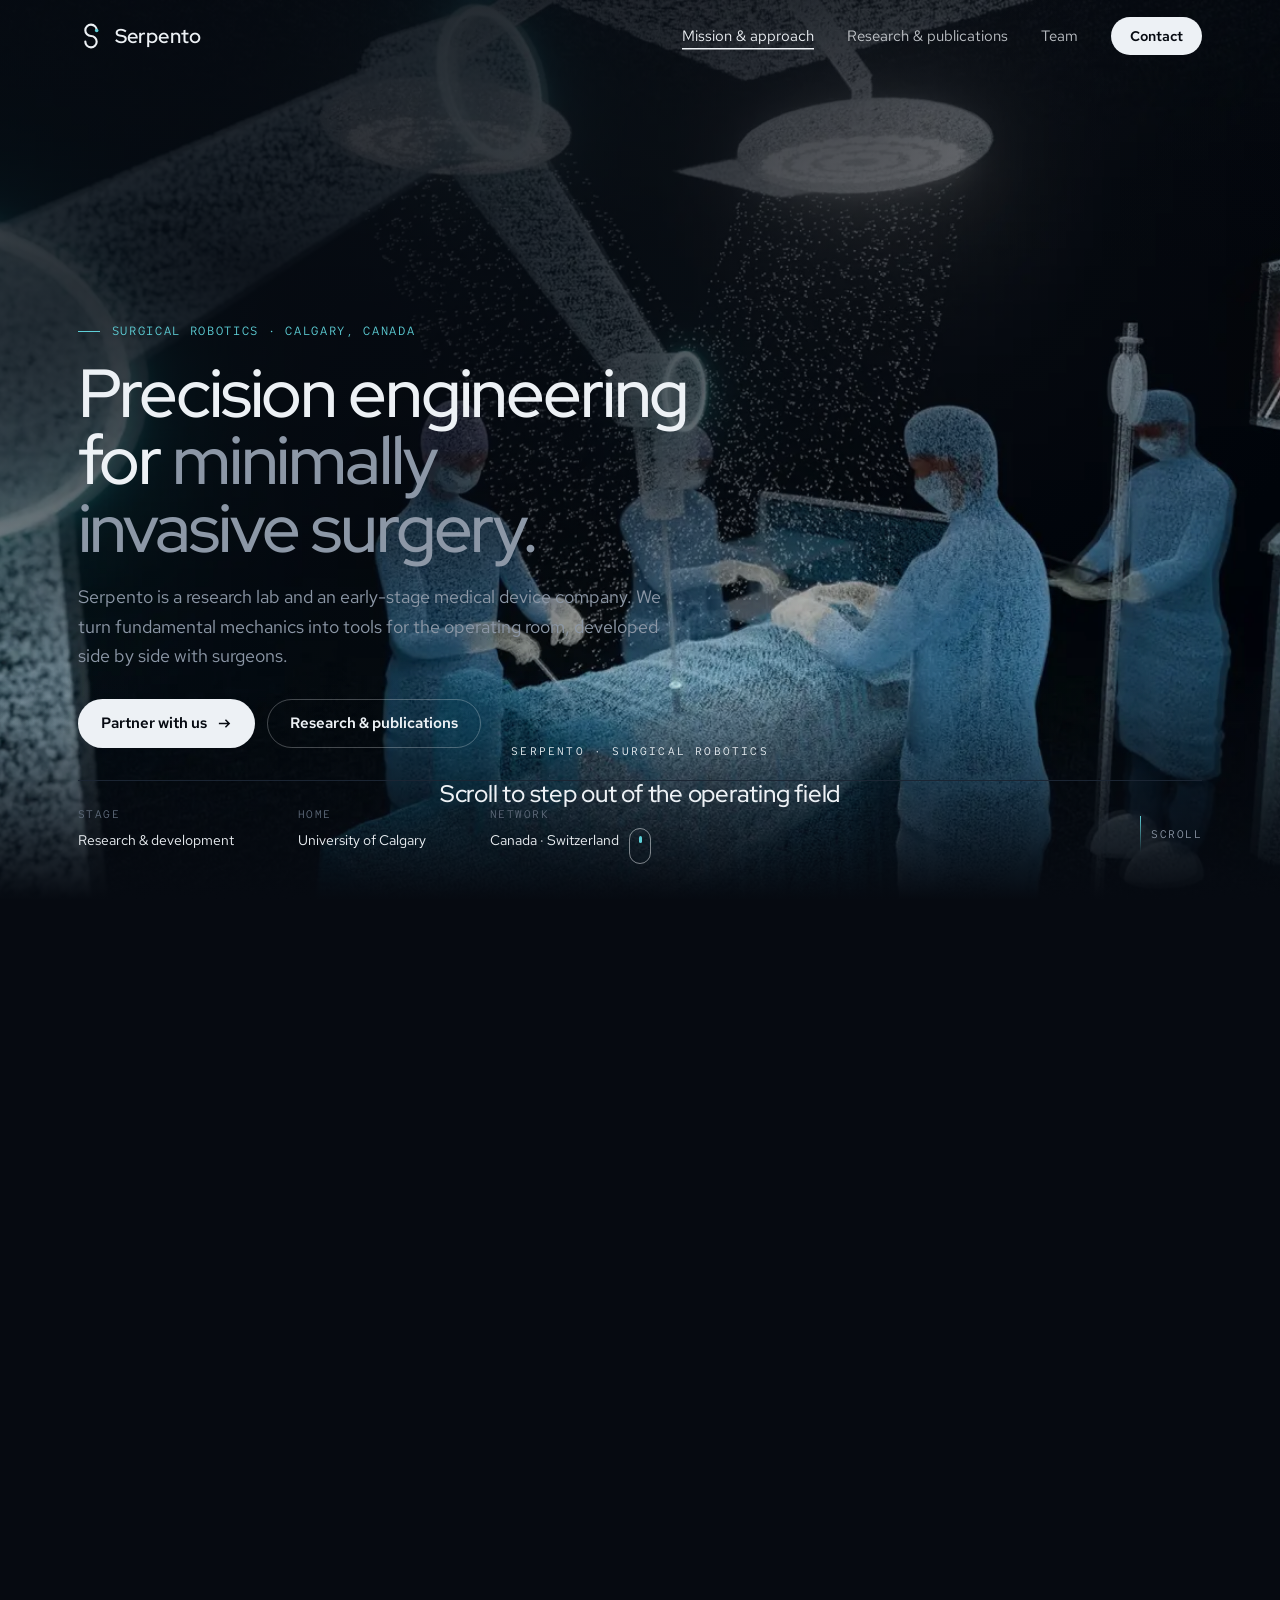
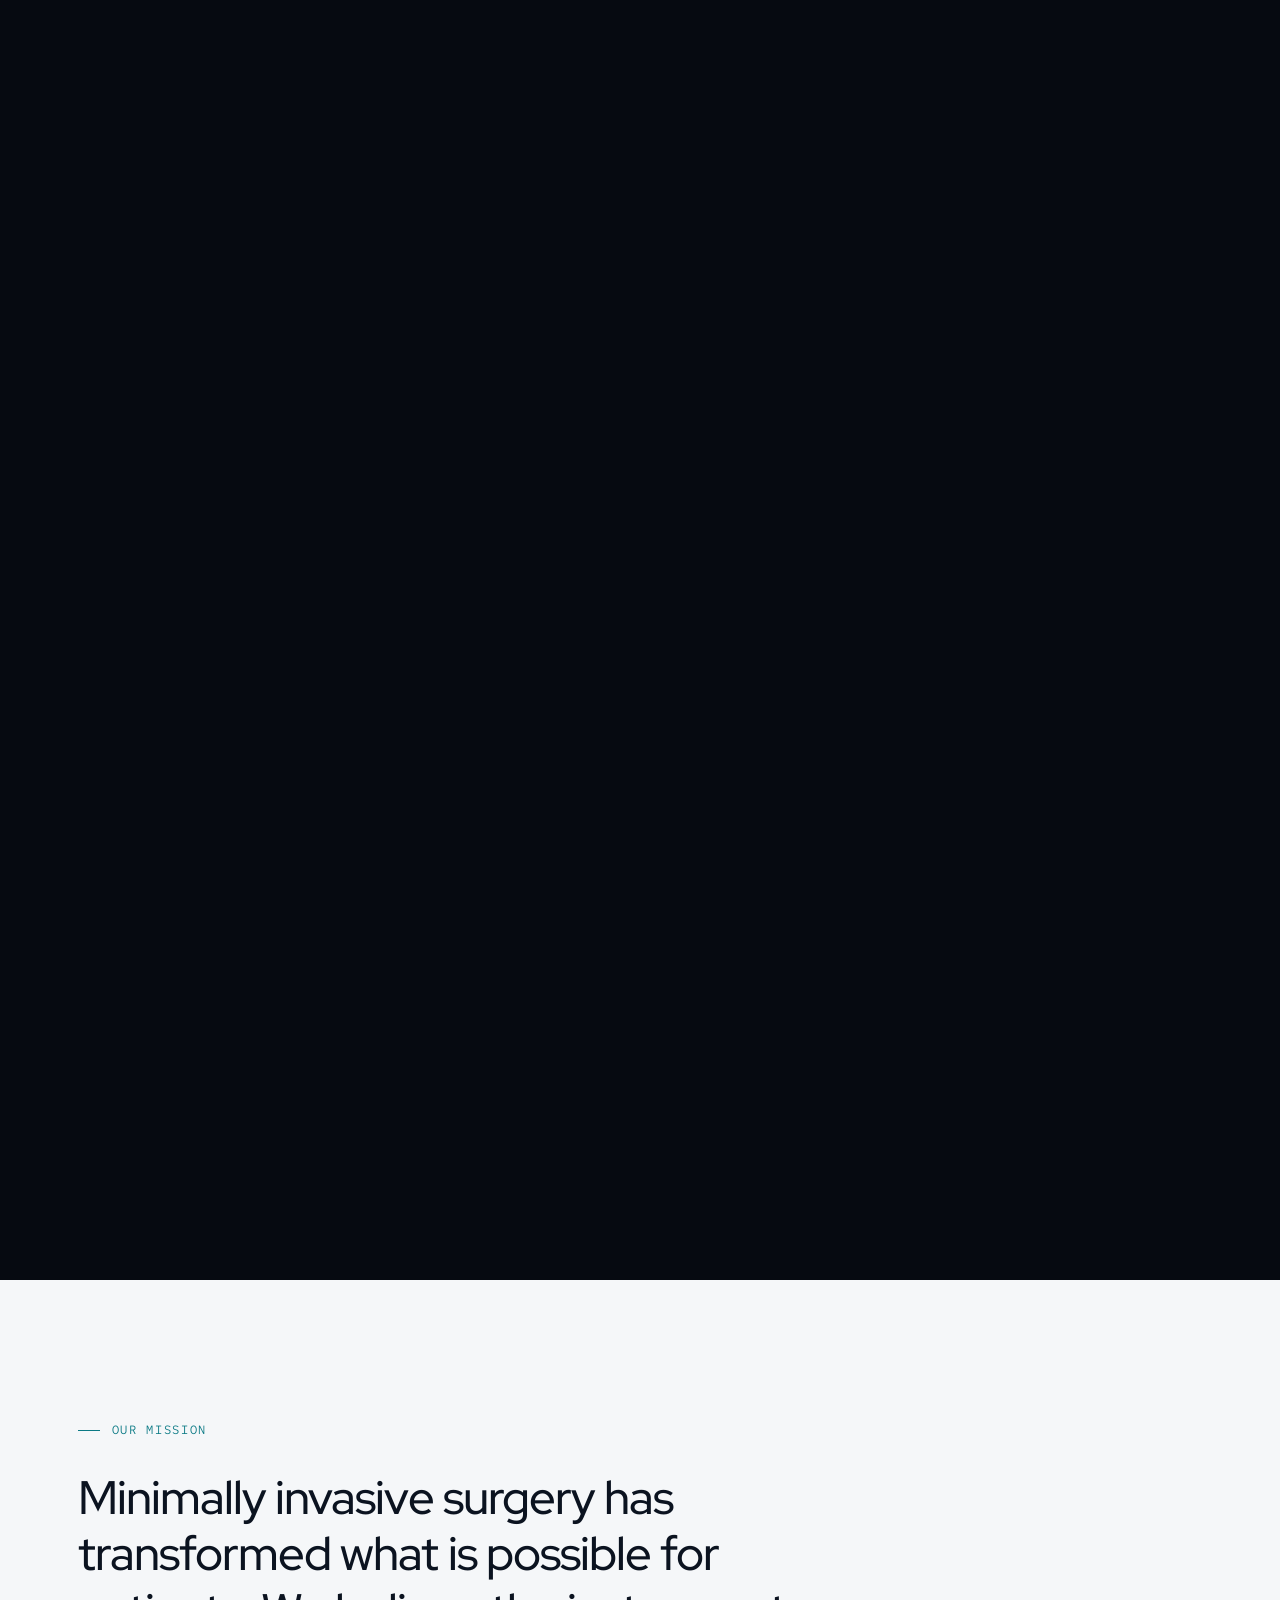
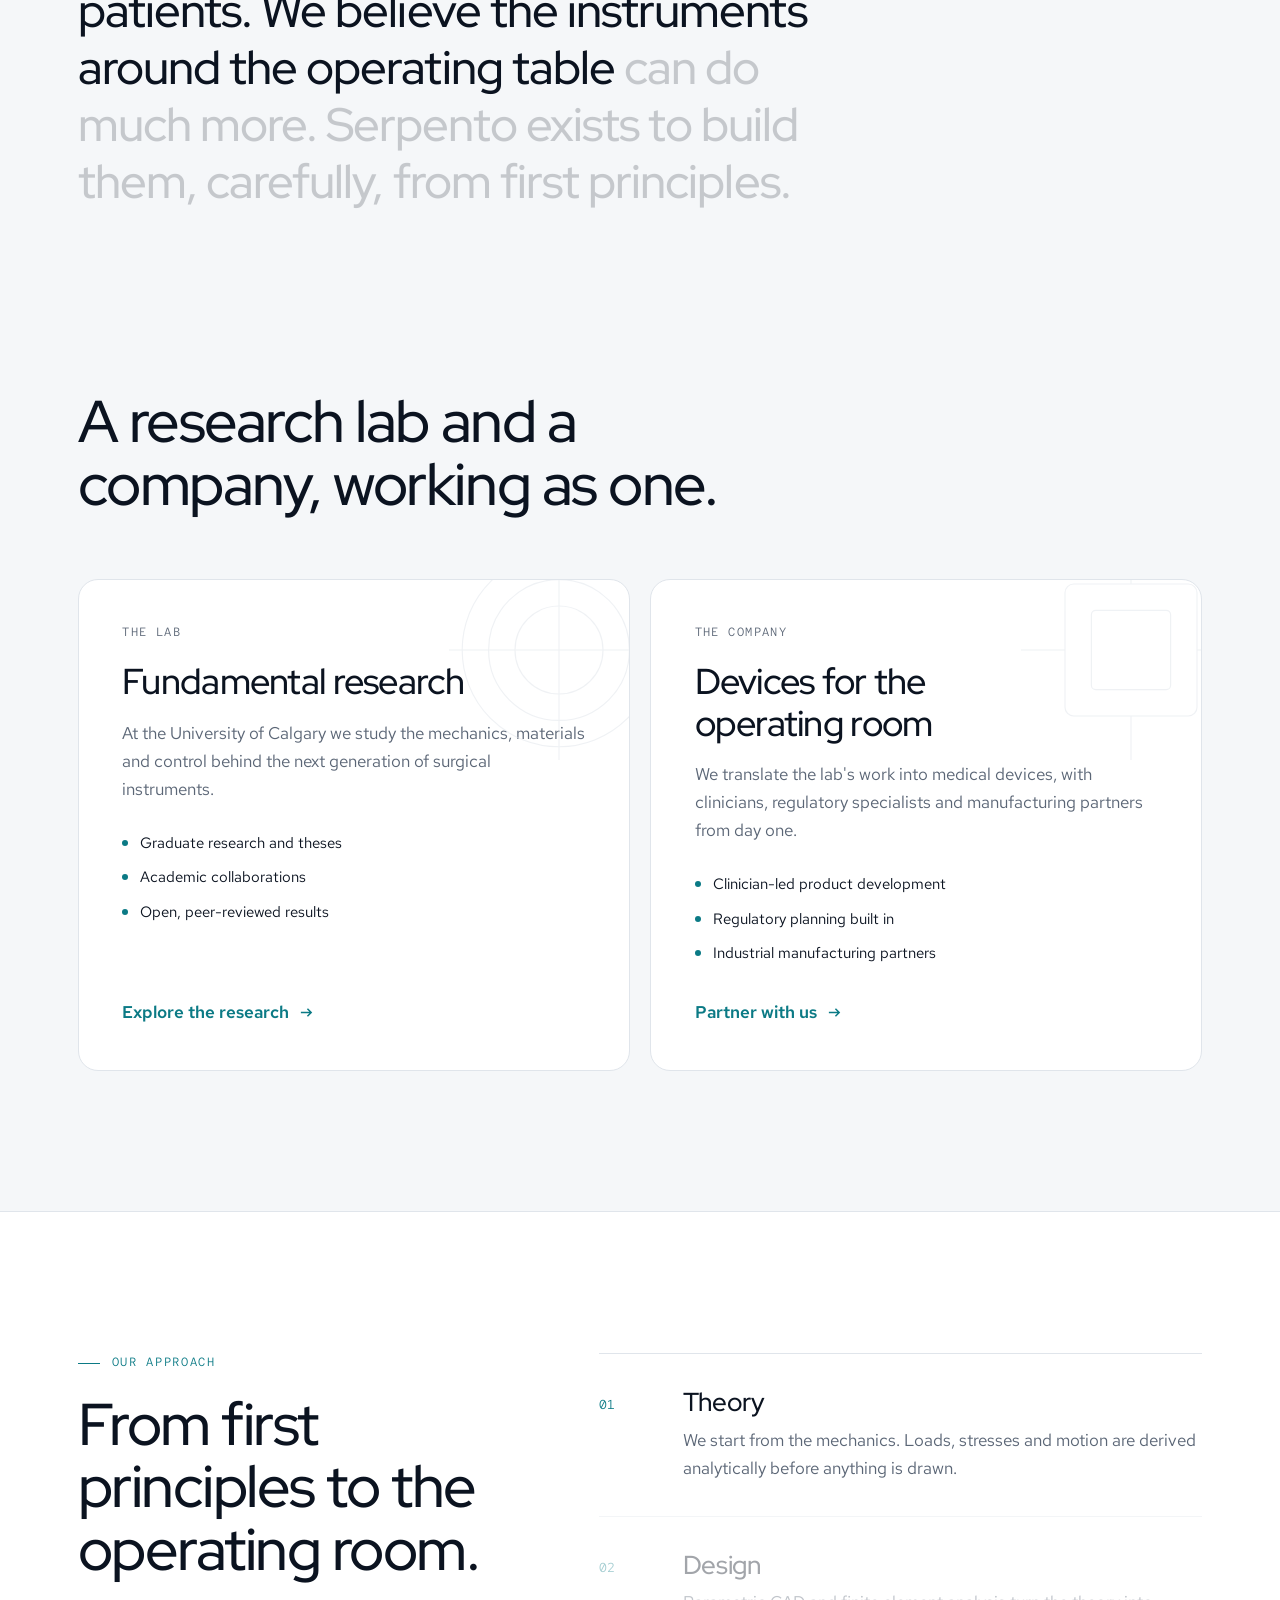
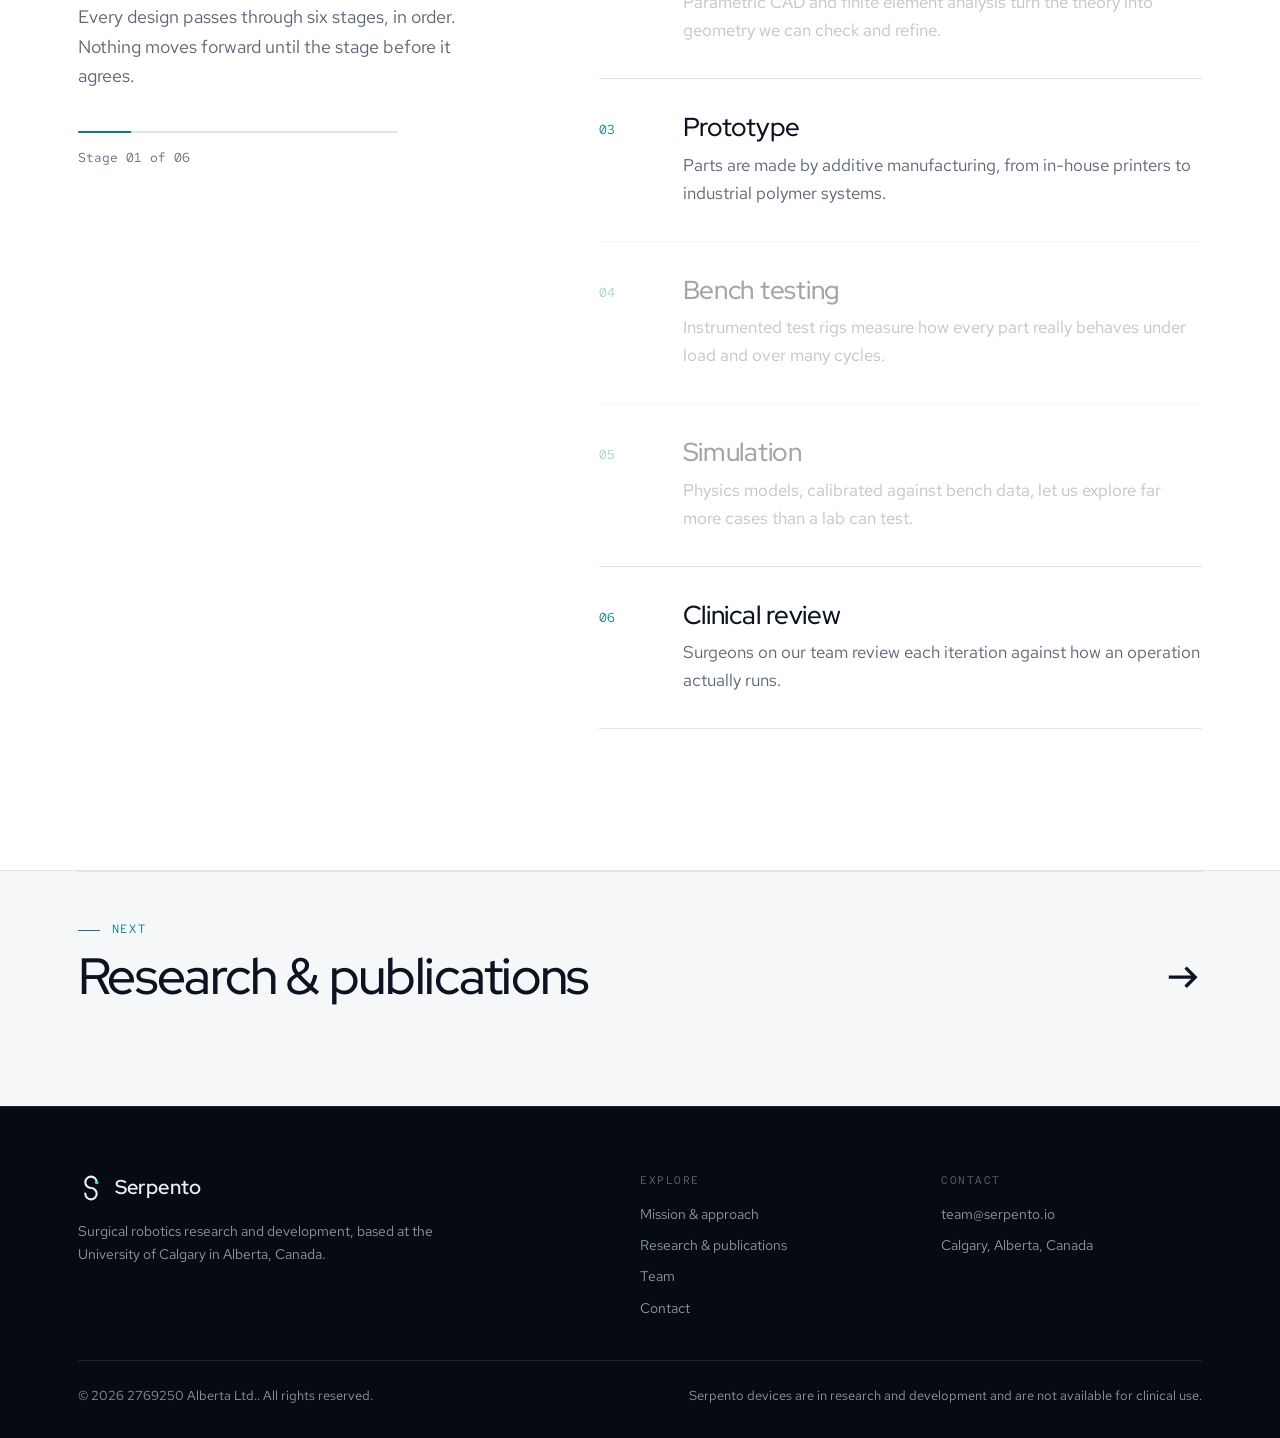
==== index.html @ f9f98252 "Initial commit" ====
<!doctype html>
<html lang="en">
<head>
<meta charset="utf-8">
<meta name="viewport" content="width=device-width, initial-scale=1, viewport-fit=cover">
<title>Serpento · Surgical robotics</title>
<meta name="description" content="Serpento is a surgical robotics research lab and early-stage company in Calgary, Canada.">
<meta property="og:title" content="Serpento · Surgical robotics">
<meta property="og:description" content="Serpento is a surgical robotics research lab and early-stage company in Calgary, Canada.">
<meta property="og:type" content="website">
<meta property="og:image" content="https://serpento.io/assets/img/og-image.jpg">
<meta name="theme-color" content="#060A11">
<link rel="icon" href="assets/img/favicon.svg" type="image/svg+xml">
<link rel="preconnect" href="https://fonts.googleapis.com">
<link rel="preconnect" href="https://fonts.gstatic.com" crossorigin>
<link rel="stylesheet" href="https://fonts.googleapis.com/css2?family=Red+Hat+Display:wght@400;500;600;700&family=Red+Hat+Mono:wght@400;500&family=Red+Hat+Text:wght@400;500;600&display=swap">
<link rel="stylesheet" href="assets/css/main.css">
</head>
<body data-page="home">
<!-- Menu: built from content/site.js -->
<div id="site-nav"></div>

<main id="top">
  <!-- HERO -->
  <section class="hero" aria-label="Introduction" data-dark-top>
   <div class="hero-pin fieldwrap pre">
    <canvas id="film" aria-hidden="true"></canvas>
    <div class="enter" aria-hidden="true"><span>Serpento · Surgical robotics</span><b>Scroll to step out of the operating field</b><i></i></div>
    <div class="wrap">
      <div class="eyebrow">Surgical robotics · Calgary, Canada</div>
      <h1>Precision engineering for <span>minimally invasive surgery.</span></h1>
      <p class="lead">Serpento is a research lab and an early-stage medical device company. We turn fundamental mechanics into tools for the operating room, developed side by side with surgeons.</p>
      <div class="actions">
        <a class="btn btn-light" href="contact.html">Partner with us <svg viewBox="0 0 16 16" fill="none" stroke="currentColor" stroke-width="1.6"><path d="M2 8h11M9 4l4 4-4 4"/></svg></a>
        <a class="btn btn-line" href="research.html">Research &amp; publications</a>
      </div>
      <div class="hero-foot">
        <dl>
          <div><dt>Stage</dt><dd>Research &amp; development</dd></div>
          <div><dt>Home</dt><dd>University of Calgary</dd></div>
          <div><dt>Network</dt><dd>Canada · Switzerland</dd></div>
        </dl>
        <div class="scroll-cue" aria-hidden="true"><i></i>Scroll</div>
      </div>
    </div>
   </div>
  </section>

  <!-- STATEMENT -->
  <section class="statement pad" id="s-mission">
    <div class="wrap">
      <div class="eyebrow rv">Our mission</div>
      <p id="statement" style="margin-top:28px">Minimally invasive surgery has transformed what is possible for patients. We believe the instruments around the operating table can do much more. Serpento exists to build them, carefully, from first principles.</p>
    </div>
  </section>

  <!-- LAB + COMPANY -->
  <section class="pad" style="padding-top:0" aria-labelledby="duo-h">
    <div class="wrap">
      <div class="eyebrow rv">One team, two halves</div>
      <h2 class="h2 rv" id="duo-h">A research lab and a company, working as one.</h2>
      <div class="duo">
        <a class="panel rv" href="research.html">
          <svg class="art" viewBox="0 0 200 200" fill="none" stroke="var(--line)" stroke-width="1"><circle cx="100" cy="100" r="40"/><circle cx="100" cy="100" r="64"/><circle cx="100" cy="100" r="88"/><path d="M0 100h200M100 0v200"/></svg>
          <span class="tag">The lab</span>
          <h3>Fundamental research</h3>
          <p>At the University of Calgary we study the mechanics, materials and control behind the next generation of surgical instruments.</p>
          <ul><li>Graduate research and theses</li><li>Academic collaborations</li><li>Open, peer-reviewed results</li></ul>
          <span class="more">Explore the research <svg viewBox="0 0 16 16" fill="none" stroke="currentColor" stroke-width="1.6"><path d="M2 8h11M9 4l4 4-4 4"/></svg></span>
        </a>
        <a class="panel rv" href="contact.html">
          <svg class="art" viewBox="0 0 200 200" fill="none" stroke="var(--line)" stroke-width="1"><rect x="40" y="40" width="120" height="120" rx="8"/><rect x="64" y="64" width="72" height="72" rx="4"/><path d="M40 100h-40M200 100h-40M100 0v40M100 160v40"/></svg>
          <span class="tag">The company</span>
          <h3>Devices for the operating room</h3>
          <p>We translate the lab's work into medical devices, with clinicians, regulatory specialists and manufacturing partners from day one.</p>
          <ul><li>Clinician-led product development</li><li>Regulatory planning built in</li><li>Industrial manufacturing partners</li></ul>
          <span class="more">Partner with us <svg viewBox="0 0 16 16" fill="none" stroke="currentColor" stroke-width="1.6"><path d="M2 8h11M9 4l4 4-4 4"/></svg></span>
        </a>
      </div>
    </div>
  </section>

  <!-- APPROACH -->
  <section class="approach pad" id="s-approach">
    <div class="wrap ap-grid">
      <div class="ap-head">
        <div class="eyebrow">Our approach</div>
        <h2 class="h2">From first principles to the operating room.</h2>
        <p class="lead">Every design passes through six stages, in order. Nothing moves forward until the stage before it agrees.</p>
        <div class="ap-progress" aria-hidden="true"><i id="apBar"></i></div>
        <div class="ap-count" id="apCount" aria-hidden="true">Stage 01 of 06</div>
      </div>
      <ol class="stages" id="stages">
        <li class="stage"><span class="n">01</span><div><h3>Theory</h3><p>We start from the mechanics. Loads, stresses and motion are derived analytically before anything is drawn.</p></div></li>
        <li class="stage"><span class="n">02</span><div><h3>Design</h3><p>Parametric CAD and finite element analysis turn the theory into geometry we can check and refine.</p></div></li>
        <li class="stage"><span class="n">03</span><div><h3>Prototype</h3><p>Parts are made by additive manufacturing, from in-house printers to industrial polymer systems.</p></div></li>
        <li class="stage"><span class="n">04</span><div><h3>Bench testing</h3><p>Instrumented test rigs measure how every part really behaves under load and over many cycles.</p></div></li>
        <li class="stage"><span class="n">05</span><div><h3>Simulation</h3><p>Physics models, calibrated against bench data, let us explore far more cases than a lab can test.</p></div></li>
        <li class="stage"><span class="n">06</span><div><h3>Clinical review</h3><p>Surgeons on our team review each iteration against how an operation actually runs.</p></div></li>
      </ol>
    </div>
  </section>

  <div class="wrap"><a class="next" href="research.html"><span class="eyebrow">Next</span><b>Research &amp; publications</b><svg viewBox="0 0 16 16" fill="none" stroke="currentColor" stroke-width="1.4"><path d="M2 8h11M9 4l4 4-4 4"/></svg></a></div>
</main>

<!-- Footer: built from content/site.js -->
<div id="site-footer"></div>

<script src="content/site.js"></script>
<script src="assets/film/film.js"></script>
<script src="assets/js/home.js"></script>
<script src="assets/js/site.js"></script>
</body>
</html>
---- assets/css/main.css ----
/* Serpento site styles. Colours and fonts are set once in :root below; change them there. */
/* Layout: full-bleed dark hero and contact bookend calm, white-space-led content sections on a 12-col grid. */
:root{
  --bg:#F5F7F9; --surface:#FFFFFF; --ink:#0B1320; --muted:#5B6676; --line:#E0E5EB; --accent:#0B7A85; --accent-ink:#FFFFFF;
  --night:#060A11; --night-2:#0C131E; --night-line:#1B2533; --night-ink:#EDF1F5; --night-muted:#8C97A6; --glow:#5ED0D8;
  --f-display:"Red Hat Display", "Helvetica Neue", Arial, sans-serif;
  --f-text:"Red Hat Text", "Helvetica Neue", Arial, sans-serif;
  --f-mono:"Red Hat Mono", ui-monospace, Menlo, Consolas, monospace;
  --wrap:1240px; --gut:clamp(20px, 4.5vw, 64px);
  --ease:cubic-bezier(.2,.7,.1,1);
}
@media (prefers-color-scheme: dark){
  :root:not([data-theme="light"]){ --bg:#090E15; --surface:#0F1620; --ink:#E8EDF2; --muted:#93A0AF; --line:#1D2733; --accent:#4CC3CC; --accent-ink:#04161A; color-scheme:dark }
}
:root[data-theme="dark"]{ --bg:#090E15; --surface:#0F1620; --ink:#E8EDF2; --muted:#93A0AF; --line:#1D2733; --accent:#4CC3CC; --accent-ink:#04161A; color-scheme:dark }

*{box-sizing:border-box}
[hidden]{display:none !important}
html{scroll-behavior:smooth}
body{margin:0; background:var(--bg); color:var(--ink); font-family:var(--f-text); font-size:17px; line-height:1.65; -webkit-font-smoothing:antialiased; text-rendering:optimizeLegibility}
a{color:inherit; text-decoration:none}
img{display:block}
:focus-visible{outline:2px solid var(--accent); outline-offset:3px; border-radius:4px}
.wrap{max-width:var(--wrap); margin-inline:auto; padding-inline:var(--gut)}
h1,h2,h3{font-family:var(--f-display); margin:0; line-height:1.15; text-wrap:balance; font-weight:500}
p{margin:0}
.eyebrow{font-family:var(--f-mono); font-size:12px; letter-spacing:.14em; text-transform:uppercase; color:var(--accent); display:flex; align-items:center; gap:12px}
.eyebrow::before{content:""; width:22px; height:1px; background:currentColor}
.h2{font-size:clamp(34px, 4.6vw, 60px); line-height:1.06; letter-spacing:-.025em; margin-top:20px; max-width:18ch}
.lead{font-size:clamp(17px, 1.4vw, 20px); color:var(--muted); max-width:56ch; margin-top:22px}
section{position:relative}
.pad{padding-block:clamp(88px, 11vw, 160px)}

.btn{display:inline-flex; align-items:center; gap:10px; font:600 15px/1 var(--f-text); padding:16px 22px; border-radius:999px; border:1px solid transparent; cursor:pointer; transition:transform .3s var(--ease), background .3s, color .3s, border-color .3s}
.btn svg{width:15px; height:15px; transition:transform .3s var(--ease)}
.btn:hover svg{transform:translateX(3px)}
.btn-light{background:var(--night-ink); color:var(--night)}
.btn-light:hover{background:#fff}
.btn-line{border-color:rgba(237,241,245,.28); color:var(--night-ink)}
.btn-line:hover{border-color:var(--night-ink)}
.btn-accent{background:var(--accent); color:var(--accent-ink)}

/* reveal: visible at rest, animated only when JS marks the page ready */
.js .rv{opacity:0; transform:translateY(24px); transition:opacity .9s var(--ease), transform .9s var(--ease)}
.js .rv.in{opacity:1; transform:none}
@media (prefers-reduced-motion: reduce){ .js .rv{opacity:1; transform:none; transition:none} html{scroll-behavior:auto} }

/* ---------------- nav ---------------- */
.nav{position:fixed; inset:0 0 auto 0; z-index:50; padding-top:env(safe-area-inset-top, 0px); transition:background .4s, border-color .4s, color .4s; color:var(--night-ink); border-bottom:1px solid transparent}
.nav .wrap{display:flex; align-items:center; justify-content:space-between; height:72px; gap:24px}
.nav.solid{background:color-mix(in srgb, var(--bg) 82%, transparent); backdrop-filter:saturate(1.4) blur(14px); -webkit-backdrop-filter:saturate(1.4) blur(14px); color:var(--ink); border-bottom-color:var(--line)}
.logo{display:flex; align-items:center; gap:11px; font-family:var(--f-display); font-weight:600; font-size:20px; letter-spacing:.02em}
.logo svg{width:26px; height:26px}
.links{display:flex; align-items:center; gap:clamp(18px, 2.6vw, 38px); font-size:15px}
.links a:not(.btn){opacity:.78; transition:opacity .2s}
.links a:not(.btn):hover{opacity:1}
.links .btn{padding:11px 18px; font-size:14px; background:currentColor}
.links .btn span{color:var(--night)}
.nav.solid .links .btn span{color:var(--bg)}
.menu-btn{display:none; background:none; border:0; color:inherit; padding:8px; cursor:pointer}
.menu-btn svg{width:26px; height:26px}
.sheet{position:fixed; inset:0; z-index:60; background:var(--night); color:var(--night-ink); padding:calc(24px + env(safe-area-inset-top, 0px)) var(--gut) 40px; display:flex; flex-direction:column; gap:8px}
.sheet .row{display:flex; justify-content:space-between; align-items:center; height:48px; margin-bottom:32px}
.sheet a.big{font-family:var(--f-display); font-size:36px; font-weight:500; padding-block:8px; border-bottom:1px solid var(--night-line)}
@media (max-width:860px){ .links{display:none} .menu-btn{display:block} }

/* ---------------- hero ---------------- */
.hero{background:var(--night); color:var(--night-ink); height:320svh; position:relative; overflow:clip}
.hero-pin{position:sticky; top:0; height:100svh; min-height:620px; overflow:hidden; display:flex; flex-direction:column; justify-content:flex-end; --p:0}
.hero-pin .wrap{padding-top:calc(110px + env(safe-area-inset-top, 0px)) !important; padding-bottom:clamp(28px, 4vw, 48px) !important; opacity:clamp(0, calc((var(--p) - .5) * 3.4), 1); transform:translateY(calc((1 - min(1, var(--p) * 1.25)) * 48px))}
.hero-pin.pre .wrap{visibility:hidden}
.hero-pin::before{content:""; position:absolute; inset:0; z-index:1; pointer-events:none; opacity:clamp(0, calc((var(--p) - .45) * 2.8), 1); background:linear-gradient(90deg, rgba(6,10,17,.82) 0%, rgba(6,10,17,.6) 38%, rgba(6,10,17,.15) 70%, rgba(6,10,17,0) 100%)}
@media (max-width:760px){ .hero-pin::before{background:linear-gradient(180deg, rgba(6,10,17,.55), rgba(6,10,17,.8))} }
.enter{position:absolute; left:50%; bottom:calc(36px + env(safe-area-inset-bottom, 0px)); translate:-50% 0; z-index:3; display:flex; flex-direction:column; align-items:center; gap:14px; color:var(--night-ink); font-family:var(--f-mono); font-size:11px; letter-spacing:.2em; text-transform:uppercase; opacity:clamp(0, calc(1 - var(--p) * 5), 1); pointer-events:none; text-align:center; width:min(90vw, 520px)}
.enter span{white-space:nowrap}
.enter b{font-family:var(--f-display); font-weight:500; font-size:clamp(18px, 2vw, 24px); letter-spacing:-.01em; text-transform:none}
.enter i{width:22px; height:36px; border:1.5px solid rgba(237,241,245,.5); border-radius:12px; position:relative}
.enter i::after{content:""; position:absolute; left:50%; top:7px; width:3px; height:7px; margin-left:-1.5px; border-radius:2px; background:var(--glow); animation:wheel 1.8s var(--ease) infinite}
@keyframes wheel{0%{transform:translateY(0); opacity:1}70%{transform:translateY(10px); opacity:0}100%{opacity:0}}
@media (prefers-reduced-motion: reduce){ .hero{height:auto} .hero-pin{position:relative} .hero-pin .wrap{opacity:1; transform:none} .hero-pin.pre .wrap{visibility:visible} .enter{display:none} }
#field, #film{position:absolute; inset:0; width:100%; height:100%}
#film{z-index:0}
.hero .wrap{position:relative; z-index:2; width:100%; padding-top:150px; padding-bottom:clamp(48px, 7vw, 88px)}
.hero .eyebrow{color:var(--glow)}
.hero h1{font-size:clamp(36px, min(5.4vw, 7.5vh), 80px); line-height:1; letter-spacing:-.032em; font-weight:500; max-width:15ch; margin-top:26px}
.hero h1 span{color:var(--night-muted)}
.hero .lead{color:var(--night-muted); margin-top:28px; max-width:50ch}
.hero .actions{display:flex; flex-wrap:wrap; gap:12px; margin-top:40px}
.hero-foot{display:flex; justify-content:space-between; align-items:flex-end; gap:24px; flex-wrap:wrap; margin-top:clamp(40px, 5vw, 72px); padding-top:24px; border-top:1px solid var(--night-line); font-size:14px; color:var(--night-muted)}
.hero-foot dl{display:flex; gap:clamp(24px, 5vw, 72px); margin:0; flex-wrap:wrap}
.hero-foot dt{font-family:var(--f-mono); font-size:11px; letter-spacing:.14em; text-transform:uppercase; color:#5F6B7B}
.hero-foot dd{margin:6px 0 0; color:var(--night-ink)}
.scroll-cue{display:flex; align-items:center; gap:10px; font-family:var(--f-mono); font-size:11px; letter-spacing:.14em; text-transform:uppercase}
.scroll-cue i{width:1px; height:36px; background:linear-gradient(var(--glow), transparent); animation:cue 2.2s var(--ease) infinite}
@keyframes cue{0%{transform:scaleY(0); transform-origin:top}50%{transform:scaleY(1); transform-origin:top}51%{transform-origin:bottom}100%{transform:scaleY(0); transform-origin:bottom}}

/* ---------------- pages ---------------- */
.page-head{position:relative; background:var(--night); color:var(--night-ink); overflow:hidden; padding-top:calc(150px + env(safe-area-inset-top, 0px)); padding-bottom:clamp(64px, 8vw, 110px); min-height:min(560px, 80svh); display:flex; align-items:flex-end}
.page-head .wrap{position:relative; z-index:2; width:100%}
.page-head .eyebrow{color:var(--glow)}
.page-head h1{font-size:clamp(40px, 5.6vw, 80px); line-height:1.02; letter-spacing:-.032em; max-width:16ch; margin-top:24px}
.page-head .lead{color:var(--night-muted)}
.fieldwrap::after{content:""; position:absolute; inset:0; pointer-events:none; z-index:1; background:
  radial-gradient(120% 70% at 20% 30%, rgba(6,10,17,.92) 0%, rgba(6,10,17,.55) 45%, rgba(6,10,17,0) 75%),
  linear-gradient(180deg, rgba(6,10,17,.7) 0%, rgba(6,10,17,0) 30%, rgba(6,10,17,0) 75%, var(--night) 100%)}
.contact.fieldwrap::after{background:linear-gradient(180deg, rgba(6,10,17,.55), rgba(6,10,17,.88) 55%, var(--night))}
.contact .wrap{position:relative; z-index:2}
.page-top{padding-top:calc(160px + env(safe-area-inset-top, 0px))}
.subnav .wrap{display:flex; gap:28px}
.subnav{padding-block:22px; border-bottom:1px solid var(--line); font-size:15px; position:sticky; top:calc(72px + env(safe-area-inset-top, 0px)); z-index:20; background:var(--bg)}
.subnav a{color:var(--muted)}
.subnav a:hover{color:var(--ink)}
.next{display:grid; grid-template-columns:minmax(0,1fr) auto; align-items:center; gap:10px 24px; padding-block:48px clamp(64px, 8vw, 110px); border-top:1px solid var(--line); color:var(--ink)}
.next .eyebrow{grid-column:1 / -1}
.next b{font-family:var(--f-display); font-weight:500; font-size:clamp(30px, 4vw, 56px); letter-spacing:-.025em; line-height:1.05; transition:color .3s}
.next svg{width:clamp(28px, 3vw, 44px); height:clamp(28px, 3vw, 44px); transition:transform .4s var(--ease)}
.next:hover b{color:var(--accent)}
.next:hover svg{transform:translateX(8px)}
.links a[aria-current="page"]:not(.btn){opacity:1; box-shadow:0 1.5px 0 currentColor}

/* ---------------- statement ---------------- */
.statement p{font-family:var(--f-display); font-size:clamp(28px, 3.7vw, 50px); line-height:1.2; letter-spacing:-.02em; font-weight:500; max-width:24ch}
.statement .w{transition:opacity .25s linear}

/* ---------------- lab + company ---------------- */
.duo{display:grid; grid-template-columns:repeat(2, minmax(0,1fr)); gap:20px; margin-top:64px}
.panel{background:var(--surface); border:1px solid var(--line); border-radius:20px; padding:clamp(28px, 3.4vw, 48px); display:flex; flex-direction:column; min-height:380px; position:relative; overflow:hidden; transition:border-color .4s, transform .5s var(--ease)}
.panel:hover{border-color:color-mix(in srgb, var(--accent) 45%, var(--line)); transform:translateY(-4px)}
.panel .tag{font-family:var(--f-mono); font-size:12px; letter-spacing:.12em; text-transform:uppercase; color:var(--muted)}
.panel h3{font-size:clamp(28px, 2.8vw, 38px); letter-spacing:-.02em; margin-top:18px}
.panel p{color:var(--muted); margin-top:16px; max-width:44ch}
.panel ul{list-style:none; padding:0; margin:28px 0 0; display:grid; gap:10px; font-size:15px}
.panel li{display:flex; gap:12px; align-items:baseline}
.panel li::before{content:""; width:6px; height:6px; border-radius:50%; background:var(--accent); flex:none; transform:translateY(-2px)}
.panel .more{margin-top:auto; padding-top:32px; display:inline-flex; gap:10px; align-items:center; font-weight:600; color:var(--accent)}
.panel .more svg{width:15px; height:15px; transition:transform .3s var(--ease)}
.panel:hover .more svg{transform:translateX(4px)}
.panel .art{position:absolute; right:-40px; top:-40px; width:220px; height:220px; opacity:.5; pointer-events:none}
@media (max-width:820px){ .duo{grid-template-columns:minmax(0,1fr)} .panel{min-height:0} }

/* ---------------- approach (sticky) ---------------- */
.approach{background:var(--surface); border-block:1px solid var(--line)}
.ap-grid{display:grid; grid-template-columns:minmax(0, 5fr) minmax(0, 7fr); gap:clamp(40px, 7vw, 120px)}
.ap-head{position:sticky; top:120px; align-self:start}
.ap-progress{margin-top:40px; height:2px; background:var(--line); border-radius:2px; overflow:hidden; max-width:320px}
.ap-progress i{display:block; height:100%; width:var(--p, 0%); background:var(--accent); transition:width .3s linear}
.ap-count{font-family:var(--f-mono); font-size:13px; color:var(--muted); margin-top:14px}
.stages{list-style:none; margin:0; padding:0}
.stage{display:grid; grid-template-columns:64px minmax(0,1fr); gap:20px; padding-block:34px; border-top:1px solid var(--line); transition:opacity .5s}
.stage:last-child{border-bottom:1px solid var(--line)}
.js .stage{opacity:.38}
.js .stage.on{opacity:1}
.stage .n{font-family:var(--f-mono); font-size:13px; color:var(--accent); padding-top:6px}
.stage h3{font-size:clamp(22px, 2vw, 28px); letter-spacing:-.01em}
.stage p{color:var(--muted); margin-top:8px; max-width:48ch}
@media (max-width:860px){ .ap-grid{grid-template-columns:minmax(0,1fr)} .ap-head{position:static} .js .stage{opacity:1} }

/* ---------------- research ---------------- */
.areas{display:grid; grid-template-columns:repeat(4, minmax(0,1fr)); gap:0; margin-top:64px; border-top:1px solid var(--line)}
.area{padding:32px 28px 8px 0; min-width:0}
.area + .area{padding-left:28px; border-left:1px solid var(--line)}
.area svg{width:40px; height:40px; color:var(--accent)}
.area h3{font-size:21px; margin-top:28px; letter-spacing:-.01em}
.area p{color:var(--muted); font-size:15.5px; margin-top:10px}
@media (max-width:1000px){ .areas{grid-template-columns:repeat(2, minmax(0,1fr))} .area:nth-child(3){padding-left:0; border-left:0} .area{padding-bottom:32px; border-bottom:1px solid var(--line)} }
@media (max-width:560px){ .areas{grid-template-columns:minmax(0,1fr)} .area, .area + .area{padding-left:0; border-left:0} }

/* ---------------- numbers ---------------- */
.numbers{display:grid; grid-template-columns:minmax(0,1.2fr) repeat(3, minmax(0,1fr)); gap:32px; align-items:end; padding-block:56px; border-block:1px solid var(--line)}
.numbers p.k{font-family:var(--f-display); font-size:clamp(22px, 2.2vw, 28px); line-height:1.25; letter-spacing:-.01em; max-width:20ch}
.num b{display:block; font-family:var(--f-display); font-weight:500; font-size:clamp(48px, 6vw, 84px); line-height:1; letter-spacing:-.04em; font-variant-numeric:tabular-nums}
.num span{display:block; color:var(--muted); font-size:15px; margin-top:10px}
@media (max-width:860px){ .numbers{grid-template-columns:repeat(3, minmax(0,1fr))} .numbers p.k{grid-column:1 / -1} }

/* ---------------- publications ---------------- */
.pubs{margin-top:56px; border-top:1px solid var(--ink)}
.pub{display:grid; grid-template-columns:110px minmax(0,1fr) auto; gap:28px; padding-block:30px; border-bottom:1px solid var(--line); align-items:start}
.pub .yr{font-family:var(--f-mono); font-size:14px; color:var(--muted); padding-top:4px}
.pub h3{font-size:clamp(19px, 1.7vw, 23px); line-height:1.35; letter-spacing:-.01em}
.pub .by{color:var(--muted); font-size:15px; margin-top:8px}
.chip{font-family:var(--f-mono); font-size:11px; letter-spacing:.1em; text-transform:uppercase; padding:7px 11px; border:1px solid var(--line); border-radius:999px; color:var(--muted); white-space:nowrap}
.pub.soon{color:var(--muted)}
@media (max-width:680px){ .pub{grid-template-columns:minmax(0,1fr); gap:10px} .pub .chip{justify-self:start} }

/* ---------------- team ---------------- */
.team-head{display:flex; justify-content:space-between; align-items:flex-end; gap:32px; flex-wrap:wrap}
.group{margin-top:64px}
.group > h3{font-family:var(--f-mono); font-size:12px; font-weight:400; letter-spacing:.14em; text-transform:uppercase; color:var(--muted); padding-bottom:16px; border-bottom:1px solid var(--line); margin-bottom:28px}
.people{display:grid; grid-template-columns:repeat(4, minmax(0,1fr)); gap:28px 20px}
.person{min-width:0}
.ph{display:block; aspect-ratio:4 / 5; border-radius:14px; overflow:hidden; background:var(--line); position:relative; max-width:100%}
.ph img{width:100%; height:100%; object-fit:cover; filter:grayscale(1) contrast(1.04); transform:scale(1.02); transition:filter .6s var(--ease), transform .8s var(--ease)}
.person:hover .ph img, .person:focus-within .ph img{filter:none; transform:scale(1.06)}
.ph .mono{position:absolute; inset:0; display:grid; place-items:center; font-family:var(--f-display); font-size:44px; font-weight:500; color:var(--muted); background:linear-gradient(160deg, var(--surface), var(--line))}
.ph .ext{position:absolute; right:12px; bottom:12px; width:38px; height:38px; border-radius:50%; background:rgba(255,255,255,.92); color:#0B1320; display:grid; place-items:center; opacity:0; transform:translateY(6px); transition:opacity .4s, transform .4s var(--ease)}
.person:hover .ext, .person:focus-within .ext{opacity:1; transform:none}
.ext svg{width:16px; height:16px}
.person h4{font-family:var(--f-display); font-size:19px; font-weight:600; margin:18px 0 0; letter-spacing:-.005em}
.person .role{font-size:14.5px; color:var(--ink); margin-top:4px; line-height:1.45}
.person .focus{font-size:14.5px; color:var(--muted); margin-top:6px; line-height:1.5}
.person .lnk{display:inline-flex; align-items:center; gap:7px; margin-top:12px; font-size:14px; font-weight:600; color:var(--accent)}
.person .lnk svg{width:14px; height:14px}
.students{display:flex; flex-wrap:wrap; gap:10px}
.students span{padding:10px 18px; border:1px solid var(--line); border-radius:999px; background:var(--surface); font-weight:500; font-size:15px}
@media (min-width:1101px){ .people.five{grid-template-columns:repeat(5, minmax(0,1fr))} }
@media (min-width:1001px){ .people.three{grid-template-columns:repeat(3, minmax(0,1fr)); max-width:calc(75% - 5px)} }
@media (max-width:1000px){ .people{grid-template-columns:repeat(3, minmax(0,1fr))} }
@media (max-width:700px){ .people{grid-template-columns:repeat(2, minmax(0,1fr))} .person h4{font-size:17px} }

/* ---------------- contact ---------------- */
.contact{background:var(--night); color:var(--night-ink); overflow:hidden}
.contact .eyebrow{color:var(--glow)}
.contact .lead{color:var(--night-muted)}
.ct-grid{display:grid; grid-template-columns:minmax(0,1fr) minmax(0,1fr); gap:clamp(40px, 7vw, 110px)}
.aud{display:grid; gap:0; margin-top:48px; border-top:1px solid var(--night-line)}
.aud div{display:grid; grid-template-columns:150px minmax(0,1fr); gap:20px; padding-block:20px; border-bottom:1px solid var(--night-line); font-size:15.5px}
.aud b{font-weight:600}
.aud span{color:var(--night-muted)}
.mail{display:flex; align-items:center; gap:14px; flex-wrap:wrap; margin-top:40px}
.mail code{font-family:var(--f-mono); font-size:16px; user-select:all; overflow-wrap:anywhere}
.mail button{background:transparent; color:var(--night-ink); border:1px solid var(--night-line); border-radius:999px; padding:9px 15px; font:500 13px var(--f-text); cursor:pointer}
.mail button:hover{border-color:var(--night-muted)}
form{background:var(--night-2); border:1px solid var(--night-line); border-radius:20px; padding:clamp(24px, 3vw, 40px); display:grid; gap:20px; align-self:start}
.field{display:grid; gap:8px}
.field label, legend{font-size:13px; color:var(--night-muted)}
fieldset{border:0; margin:0; padding:0}
legend{margin-bottom:10px}
.seg{display:flex; flex-wrap:wrap; gap:8px}
.seg input{position:absolute; opacity:0; pointer-events:none}
.seg label{padding:9px 15px; border:1px solid var(--night-line); border-radius:999px; font-size:14px; cursor:pointer; color:var(--night-ink); transition:background .2s, border-color .2s}
.seg input:checked + label{background:var(--night-ink); color:var(--night); border-color:var(--night-ink)}
.seg input:focus-visible + label{outline:2px solid var(--glow); outline-offset:2px}
.field input, .field textarea{width:100%; font:16px var(--f-text); color:var(--night-ink); background:transparent; border:0; border-bottom:1px solid var(--night-line); padding:10px 0; border-radius:0; resize:vertical}
.field input:focus, .field textarea:focus{outline:none; border-bottom-color:var(--glow)}
.note{font-size:14px; color:var(--night-muted); min-height:1.4em}
@media (max-width:900px){ .ct-grid{grid-template-columns:minmax(0,1fr)} .aud div{grid-template-columns:minmax(0,1fr); gap:4px} }

/* ---------------- footer ---------------- */
footer{background:var(--night); color:var(--night-muted); border-top:1px solid var(--night-line); font-size:14px; padding-bottom:env(safe-area-inset-bottom, 0px)}
.ft{display:grid; grid-template-columns:minmax(0,2fr) repeat(2, minmax(0,1fr)); gap:40px; padding-block:64px 40px}
.ft .logo{color:var(--night-ink)}
.ft p{margin-top:16px; max-width:40ch}
.ft h5{font-family:var(--f-mono); font-weight:400; font-size:11px; letter-spacing:.14em; text-transform:uppercase; color:#5F6B7B; margin:0 0 14px}
.ft ul{list-style:none; margin:0; padding:0; display:grid; gap:8px}
.ft a:hover{color:var(--night-ink)}
.legal{display:flex; justify-content:space-between; gap:20px; flex-wrap:wrap; padding-block:24px 32px; border-top:1px solid var(--night-line); font-size:13px}
@media (max-width:760px){ .ft{grid-template-columns:minmax(0,1fr)} }
.pub h3 a{text-decoration:underline; text-decoration-color:var(--line); text-underline-offset:4px; transition:text-decoration-color .2s}
.pub h3 a:hover{text-decoration-color:var(--accent)}
.ft a{transition:color .2s}
.nf{min-height:100svh; display:flex; align-items:flex-end}

/* hero on short or narrow screens: keep the headline clear of the menu bar */
@media (max-height:940px){ .hero .lead{margin-top:20px} .hero .actions{margin-top:28px} .hero-foot{margin-top:32px} .hero h1{margin-top:18px} }
@media (max-height:860px), (max-width:760px){ .hero-foot dl{display:none} .hero-foot{border-top:0; padding-top:0; margin-top:24px} }
@media (max-width:760px){ .hero .lead{font-size:16px} .hero .actions .btn{padding:14px 18px} }
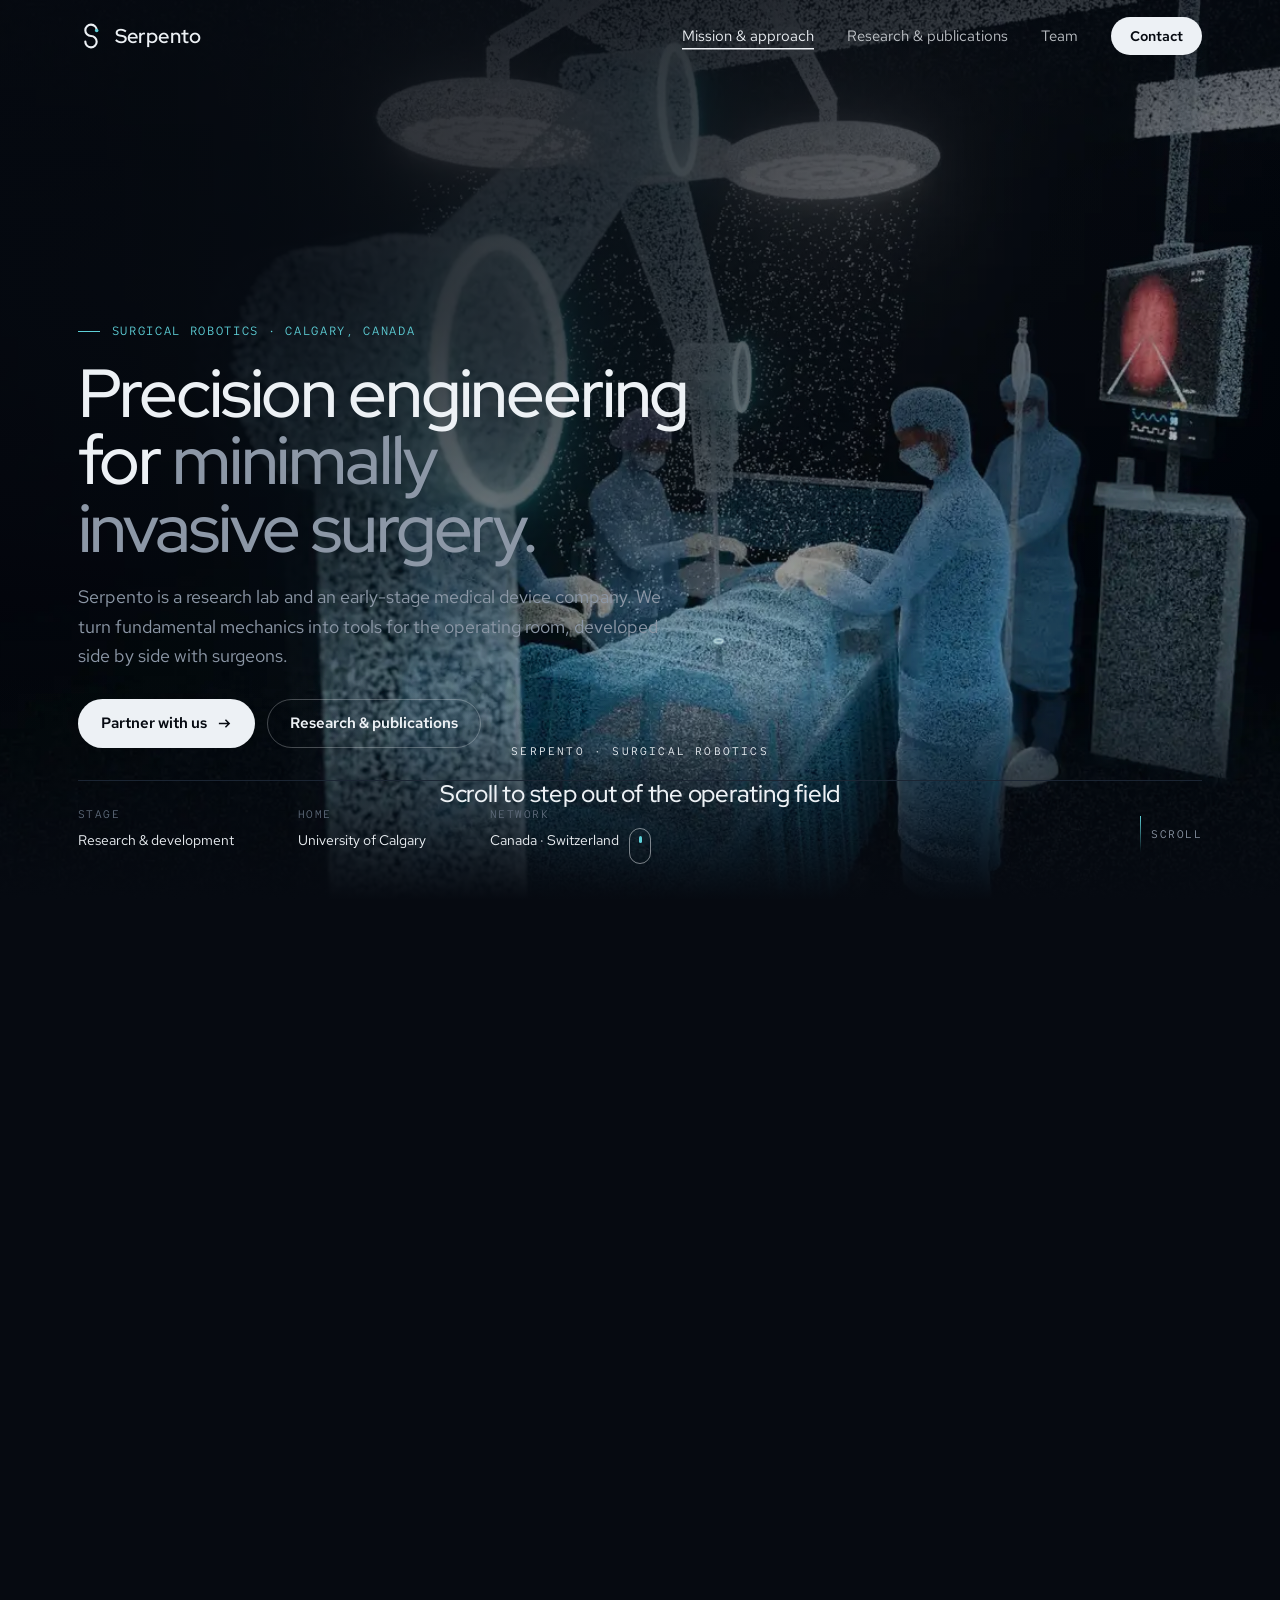
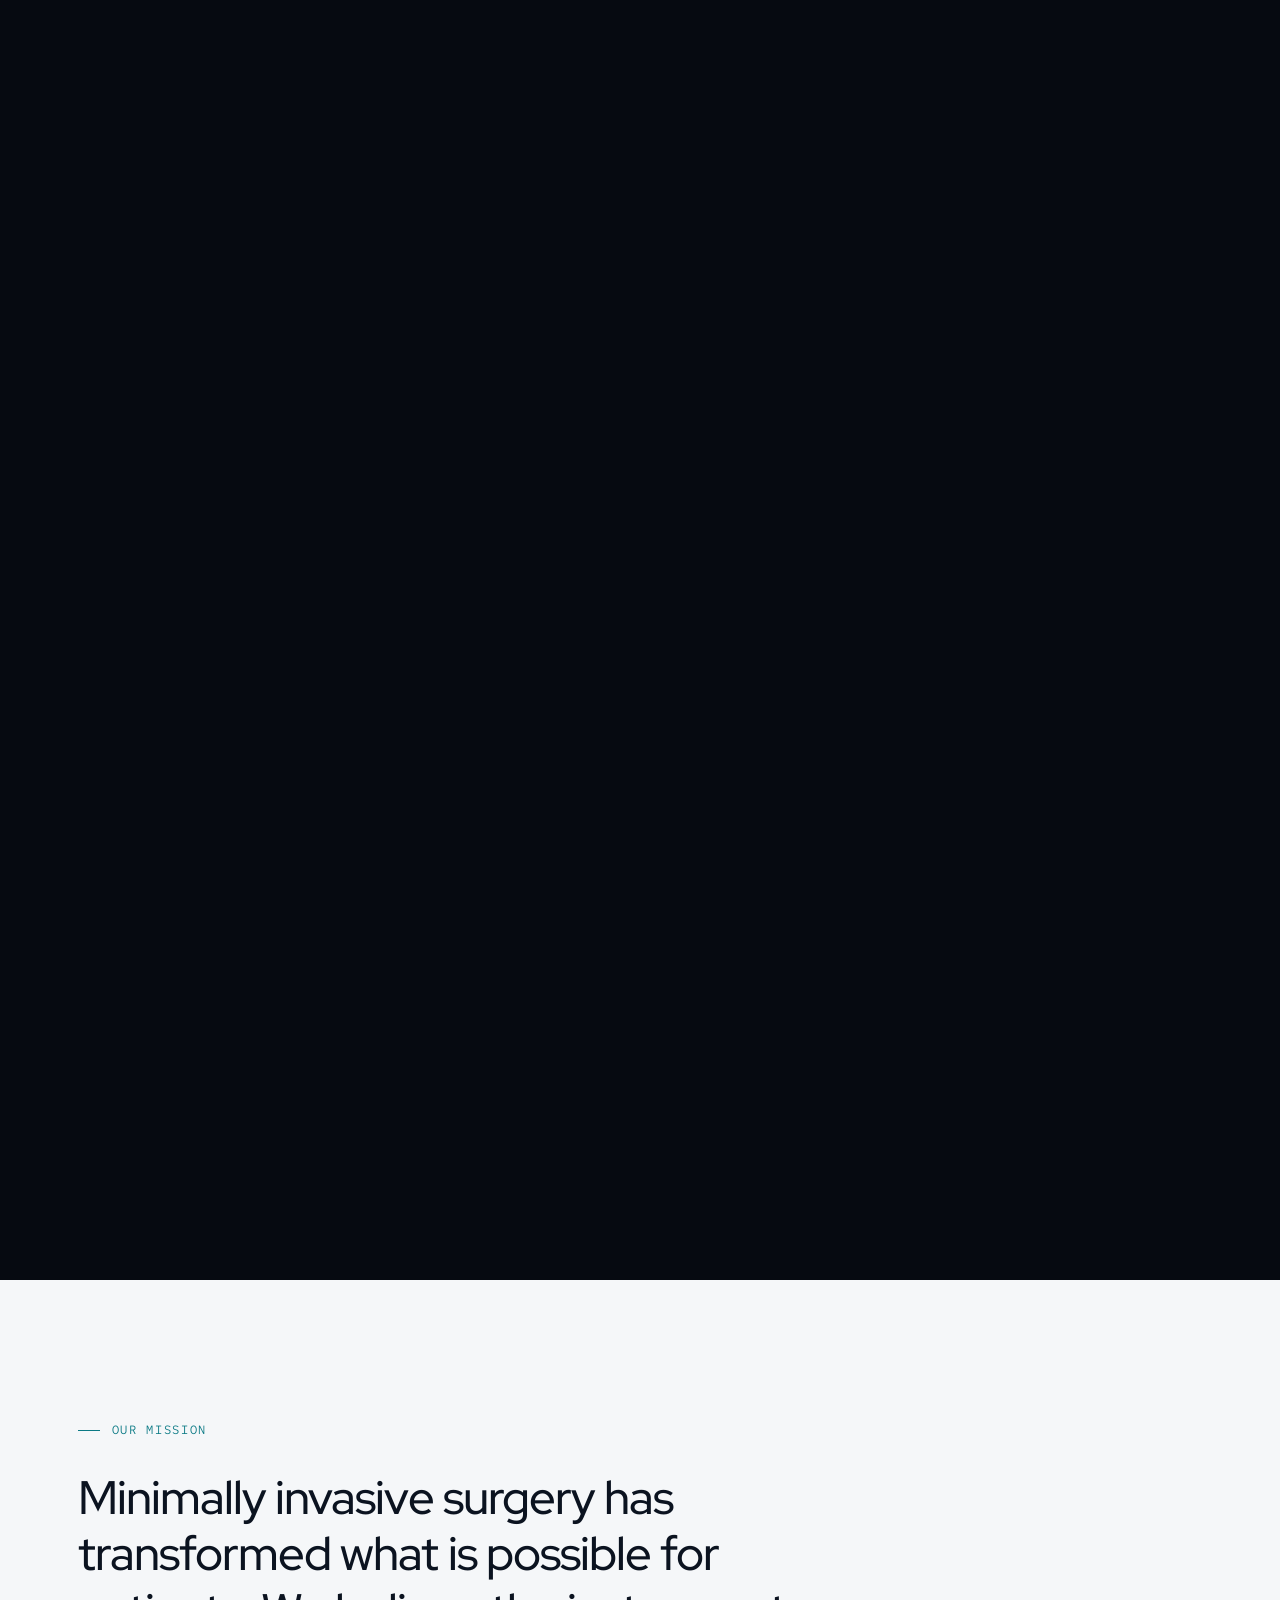
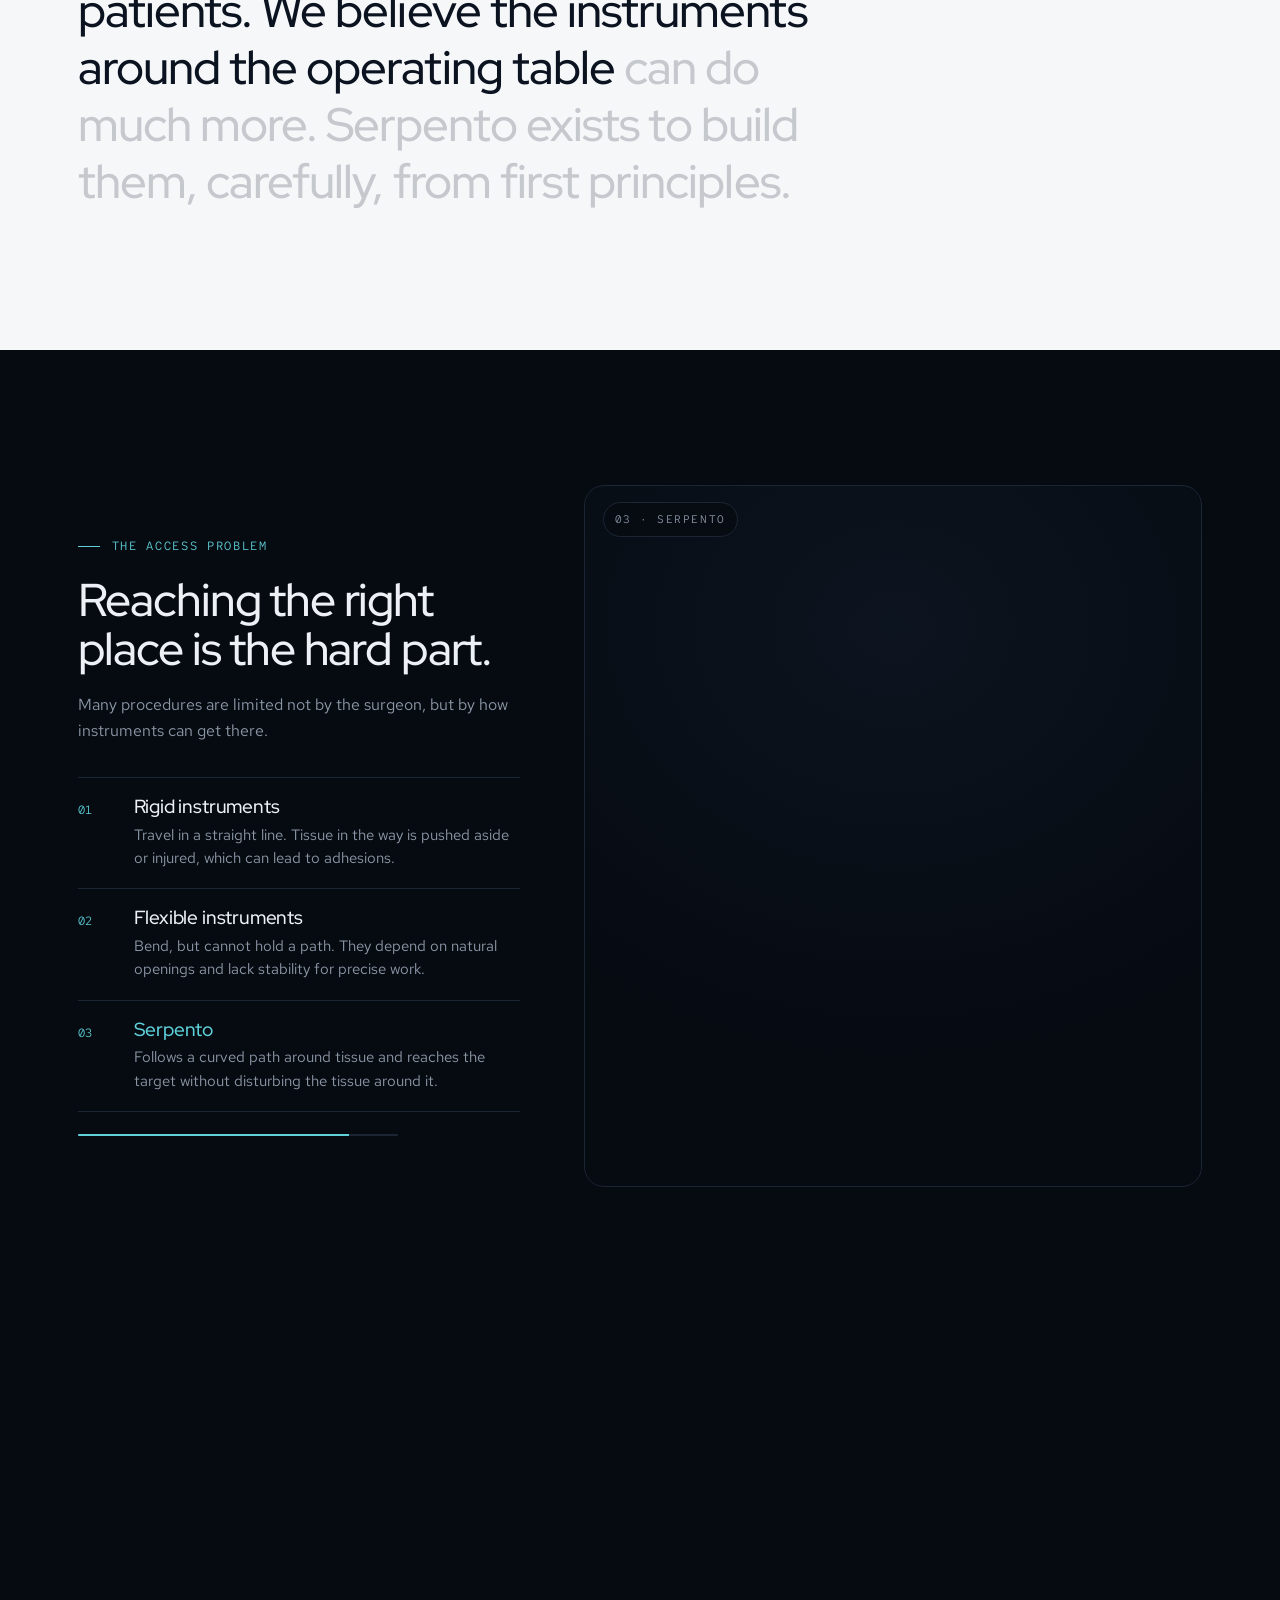
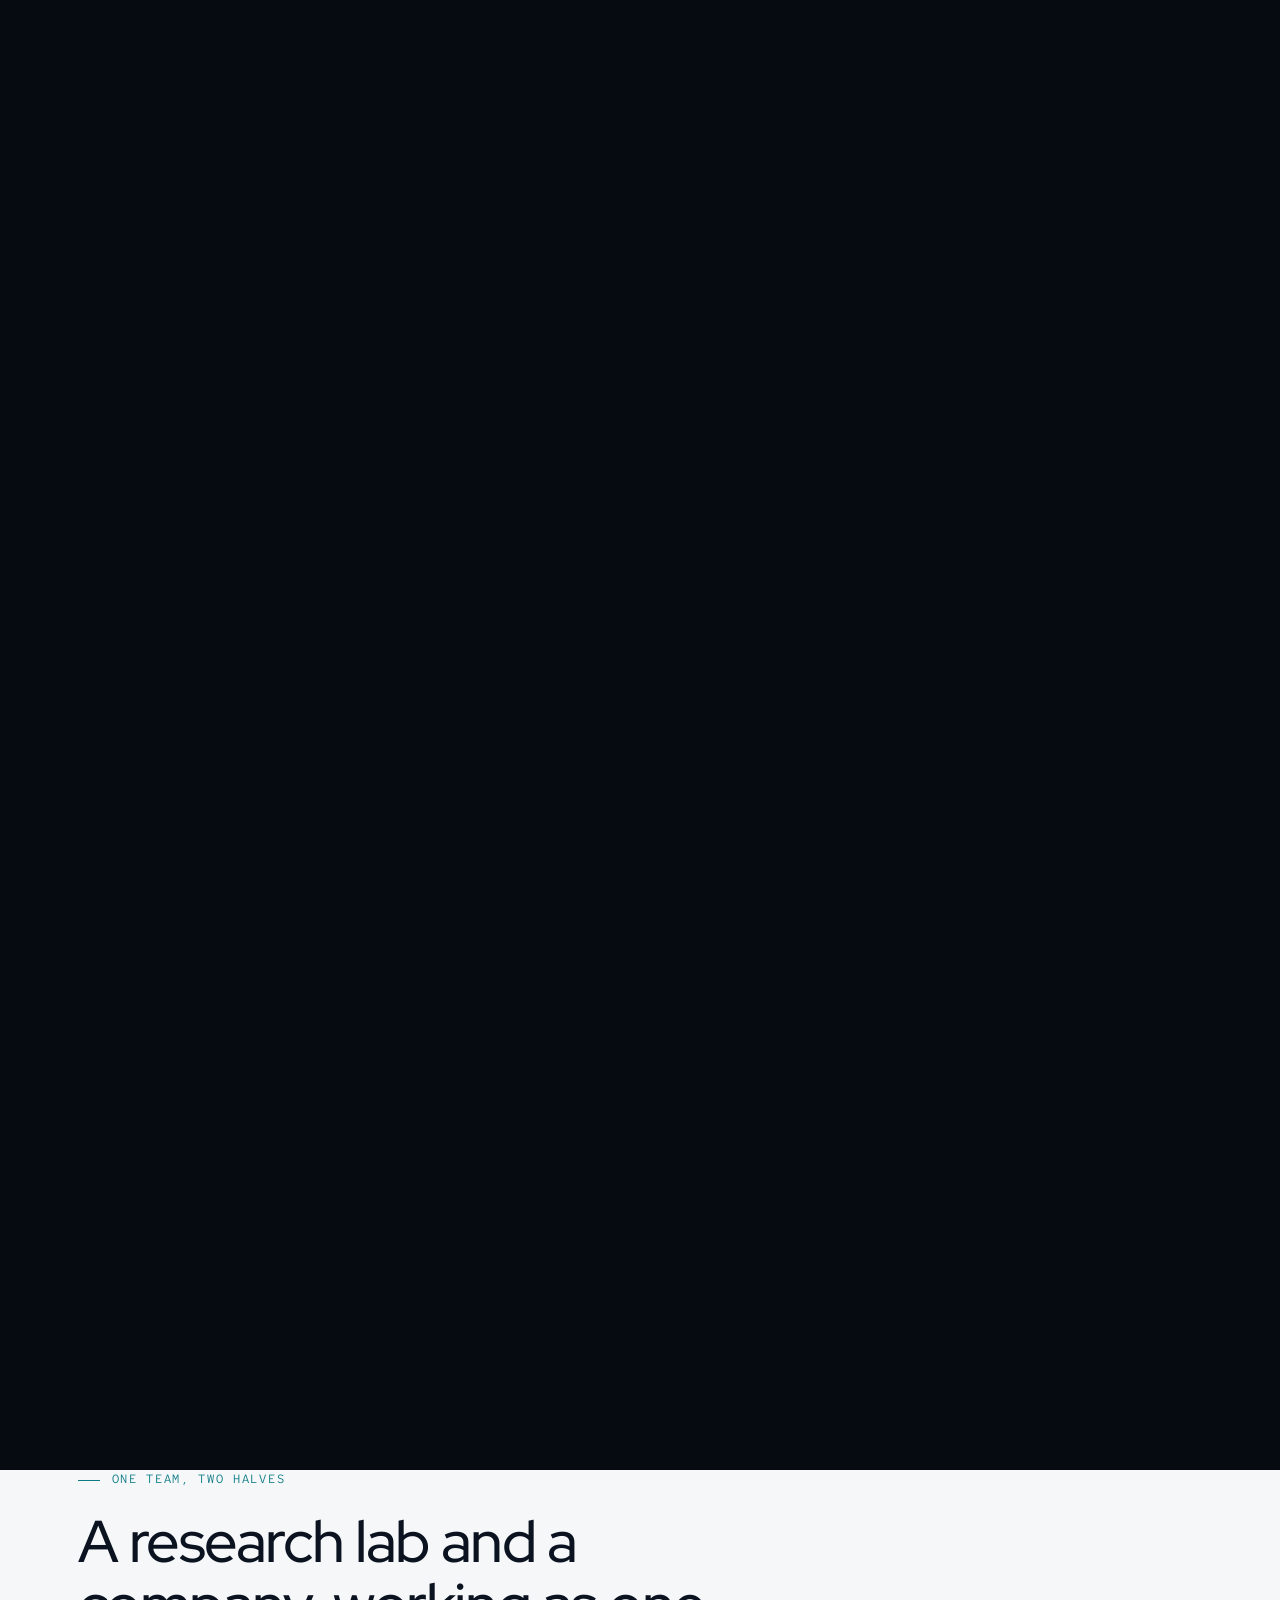
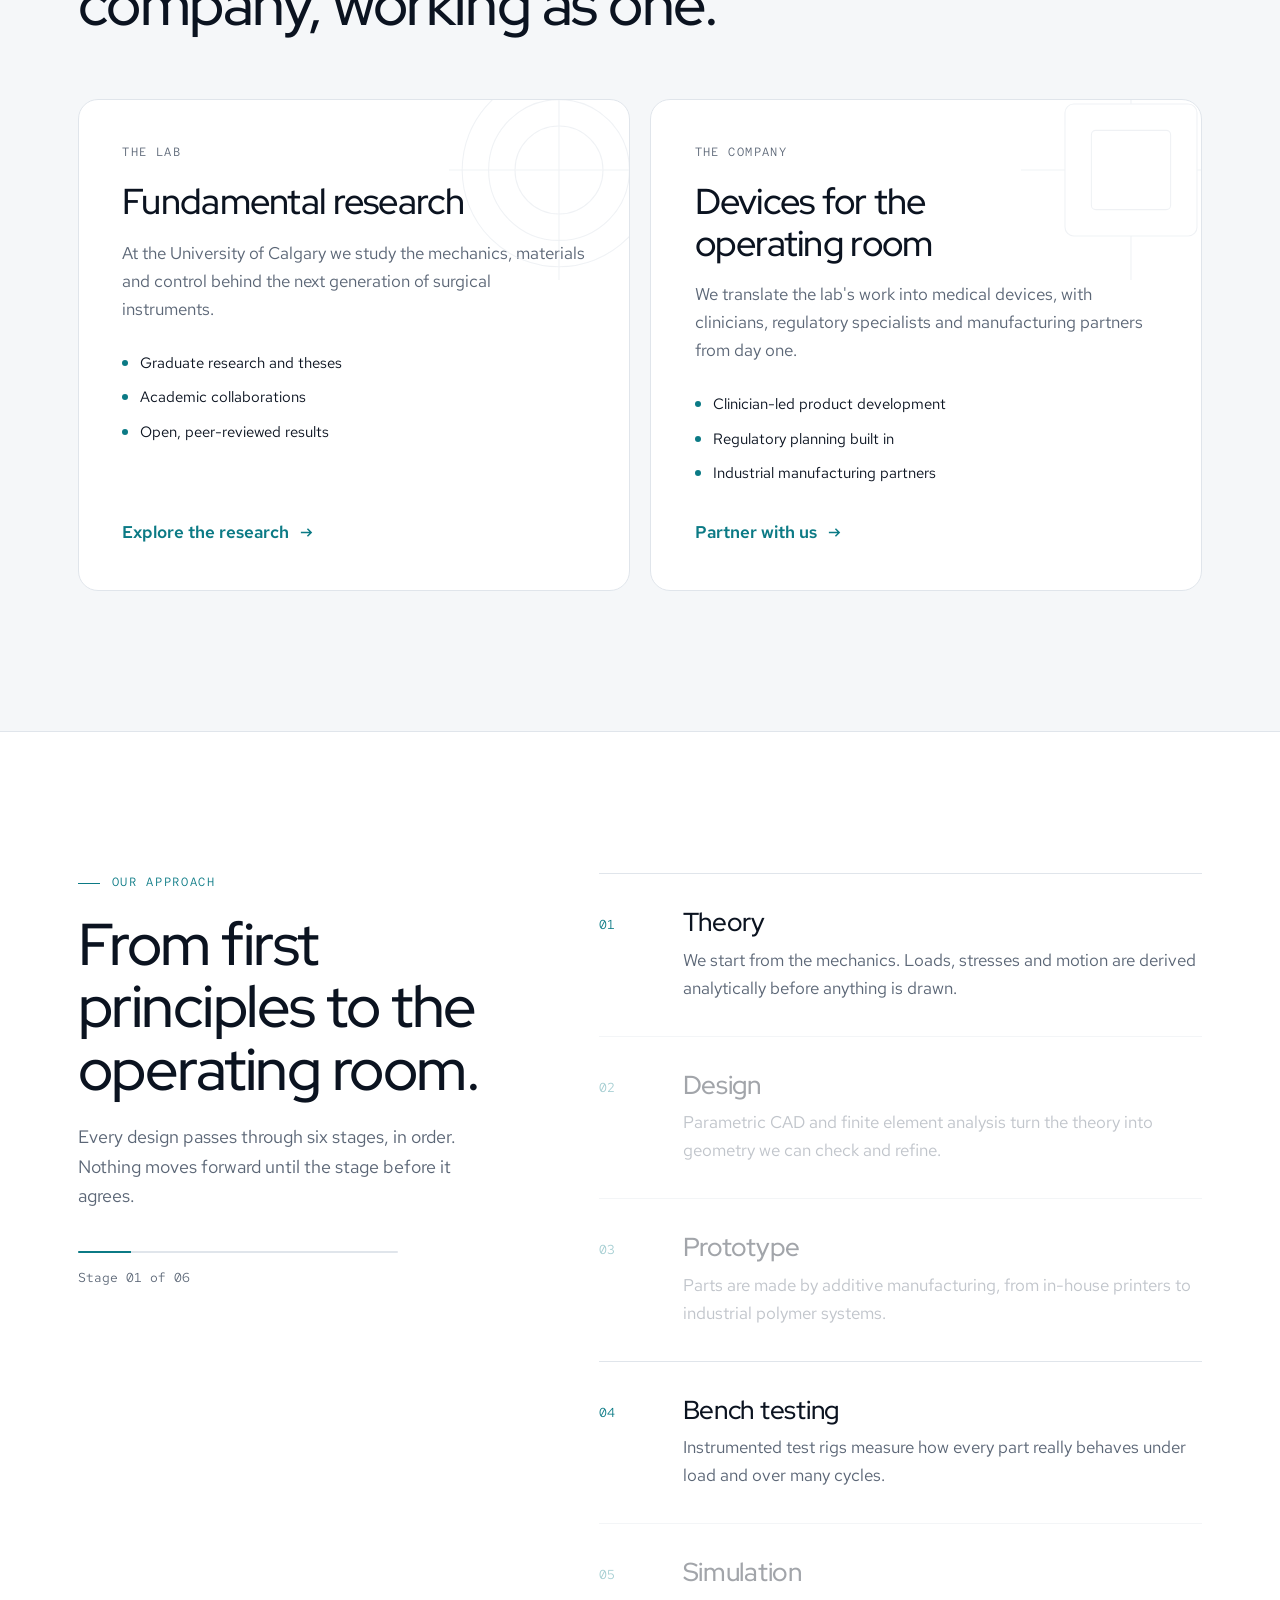
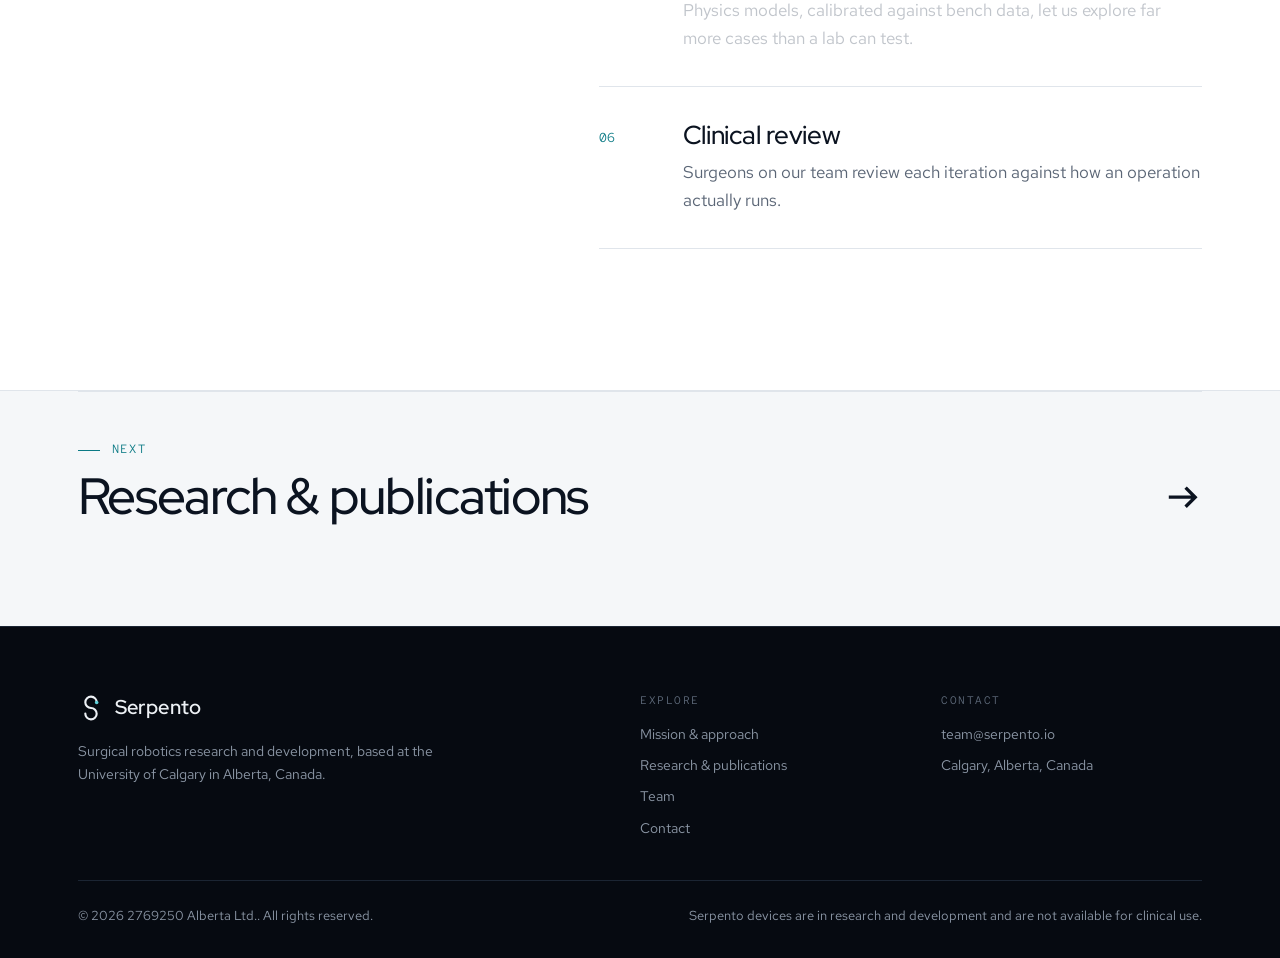
==== commit 46f6ccfb: "Add access-problem animation" ====
--- a/index.html
+++ b/index.html
@@ -51,6 +51,29 @@
     <div class="wrap">
       <div class="eyebrow rv">Our mission</div>
       <p id="statement" style="margin-top:28px">Minimally invasive surgery has transformed what is possible for patients. We believe the instruments around the operating table can do much more. Serpento exists to build them, carefully, from first principles.</p>
+    </div>
+  </section>
+
+  <!-- THE ACCESS PROBLEM: scroll animation (assets/js/concept.js) -->
+  <section class="concept" id="s-concept" aria-labelledby="concept-h">
+    <div class="concept-pin">
+      <div class="wrap concept-grid">
+        <div class="concept-copy">
+          <div class="eyebrow">The access problem</div>
+          <h2 id="concept-h">Reaching the right place is the hard part.</h2>
+          <p class="lead">Many procedures are limited not by the surgeon, but by how instruments can get there.</p>
+          <ol class="cstages">
+            <li class="cstage on"><span class="n">01</span><div><h3>Rigid instruments</h3><p>Travel in a straight line. Tissue in the way is pushed aside or injured, which can lead to adhesions.</p></div></li>
+            <li class="cstage"><span class="n">02</span><div><h3>Flexible instruments</h3><p>Bend, but cannot hold a path. They depend on natural openings and lack stability for precise work.</p></div></li>
+            <li class="cstage"><span class="n">03</span><div><h3>Serpento</h3><p>Follows a curved path around tissue and reaches the target without disturbing the tissue around it.</p></div></li>
+          </ol>
+          <div class="c-progress" aria-hidden="true"><i id="cBar"></i></div>
+        </div>
+        <div class="concept-stage">
+          <canvas id="concept" role="img" aria-label="Animation: a straight instrument pushes through tissue, a flexible one buckles, and Serpento curves around the tissue to reach the target."></canvas>
+          <div class="concept-tag" id="conceptTag" aria-hidden="true">01 · Rigid instrument</div>
+        </div>
+      </div>
     </div>
   </section>
 
@@ -110,6 +133,7 @@
 <script src="content/site.js"></script>
 <script src="assets/film/film.js"></script>
 <script src="assets/js/home.js"></script>
+<script src="assets/js/concept.js"></script>
 <script src="assets/js/site.js"></script>
 </body>
 </html>
--- a/assets/css/main.css
+++ b/assets/css/main.css
@@ -254,3 +254,38 @@
 @media (max-height:940px){ .hero .lead{margin-top:20px} .hero .actions{margin-top:28px} .hero-foot{margin-top:32px} .hero h1{margin-top:18px} }
 @media (max-height:860px), (max-width:760px){ .hero-foot dl{display:none} .hero-foot{border-top:0; padding-top:0; margin-top:24px} }
 @media (max-width:760px){ .hero .lead{font-size:16px} .hero .actions .btn{padding:14px 18px} }
+
+/* ---------------- the access problem (scroll animation, home) ---------------- */
+.concept{background:var(--night); color:var(--night-ink); height:480svh; position:relative}
+.concept-pin{position:sticky; top:0; height:100svh; min-height:620px; display:flex; align-items:center; overflow:hidden; padding-top:72px}
+.concept-grid{display:grid; grid-template-columns:minmax(0,5fr) minmax(0,7fr); gap:clamp(32px,5vw,80px); align-items:center; width:100%}
+.concept .eyebrow{color:var(--glow)}
+.concept h2{font-size:clamp(30px,3.6vw,50px); line-height:1.08; letter-spacing:-.025em; margin-top:18px; max-width:16ch}
+.concept .lead{color:var(--night-muted); font-size:clamp(16px,1.2vw,18px); margin-top:18px; max-width:44ch}
+.cstages{list-style:none; margin:32px 0 0; padding:0; border-top:1px solid var(--night-line)}
+.cstage{display:grid; grid-template-columns:44px minmax(0,1fr); gap:12px; padding-block:18px; border-bottom:1px solid var(--night-line); opacity:.34; transition:opacity .5s}
+.cstage.on{opacity:1}
+.cstage .n{font-family:var(--f-mono); font-size:12px; color:var(--glow); padding-top:5px}
+.cstage h3{font-size:19px; letter-spacing:-.01em}
+.cstage p{color:var(--night-muted); font-size:15px; margin-top:6px; line-height:1.55}
+.cstage.on:last-child h3{color:var(--glow)}
+.c-progress{margin-top:22px; height:2px; background:var(--night-line); border-radius:2px; overflow:hidden; max-width:320px}
+.c-progress i{display:block; height:100%; width:var(--p,0%); background:var(--glow)}
+.concept-stage{position:relative; height:min(78svh,760px); border:1px solid var(--night-line); border-radius:20px; background:radial-gradient(120% 90% at 50% 20%, #0C141F 0%, #060A11 70%); overflow:hidden}
+#concept{position:absolute; inset:0; width:100%; height:100%}
+.concept-tag{position:absolute; left:18px; top:16px; font-family:var(--f-mono); font-size:11px; letter-spacing:.14em; text-transform:uppercase; color:var(--night-muted); background:rgba(6,10,17,.7); border:1px solid var(--night-line); padding:7px 11px; border-radius:999px}
+@media (max-width:860px){
+  .concept{height:420svh}
+  .concept-pin{align-items:flex-start; padding-top:calc(84px + env(safe-area-inset-top,0px))}
+  .concept-grid{grid-template-columns:minmax(0,1fr); gap:14px}
+  .concept h2{font-size:26px; margin-top:10px}
+  .concept .lead, .c-progress{display:none}
+  .cstages{margin-top:14px}
+  .cstage{display:none; padding-block:12px}
+  .cstage.on{display:grid}
+  .concept-stage{order:2; height:min(56svh,520px)}
+}
+@media (prefers-reduced-motion: reduce){
+  .concept{height:auto} .concept-pin{position:relative; height:auto; padding-block:96px}
+  .cstage{opacity:1; display:grid}
+}
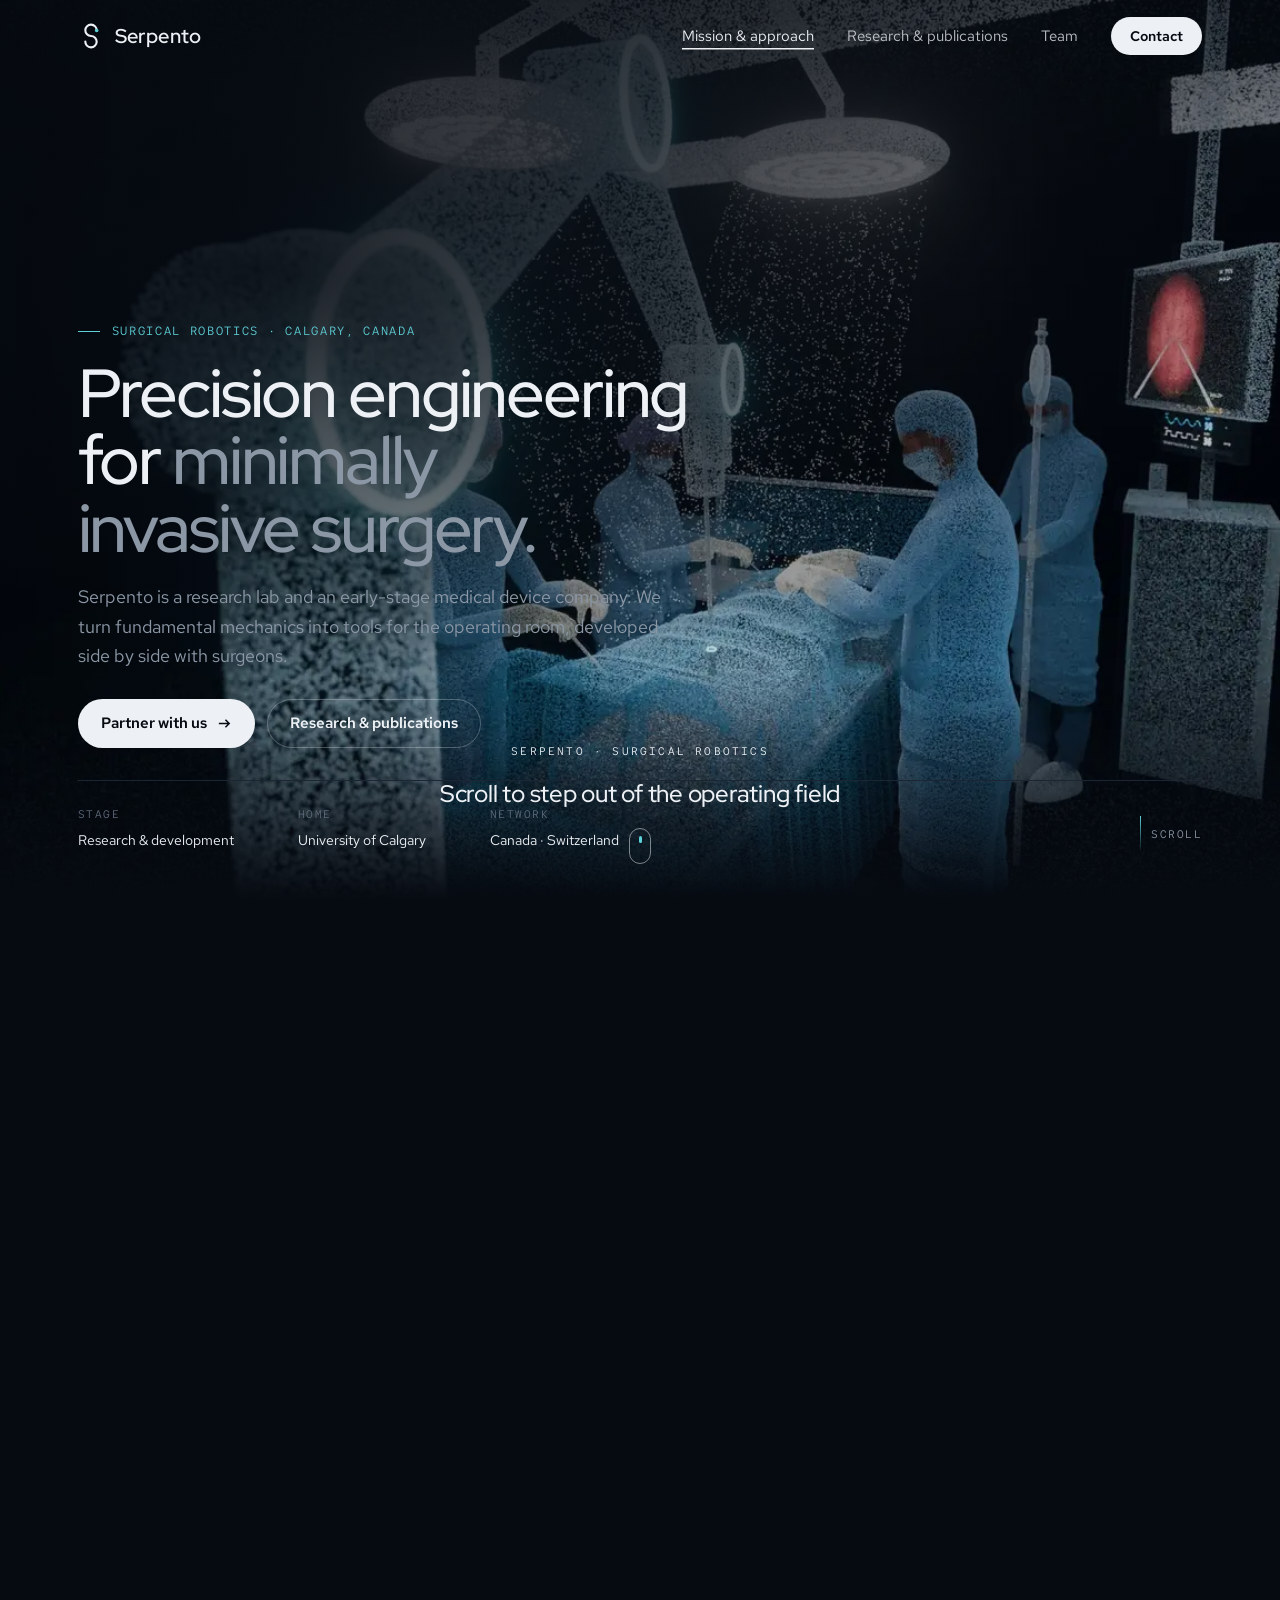
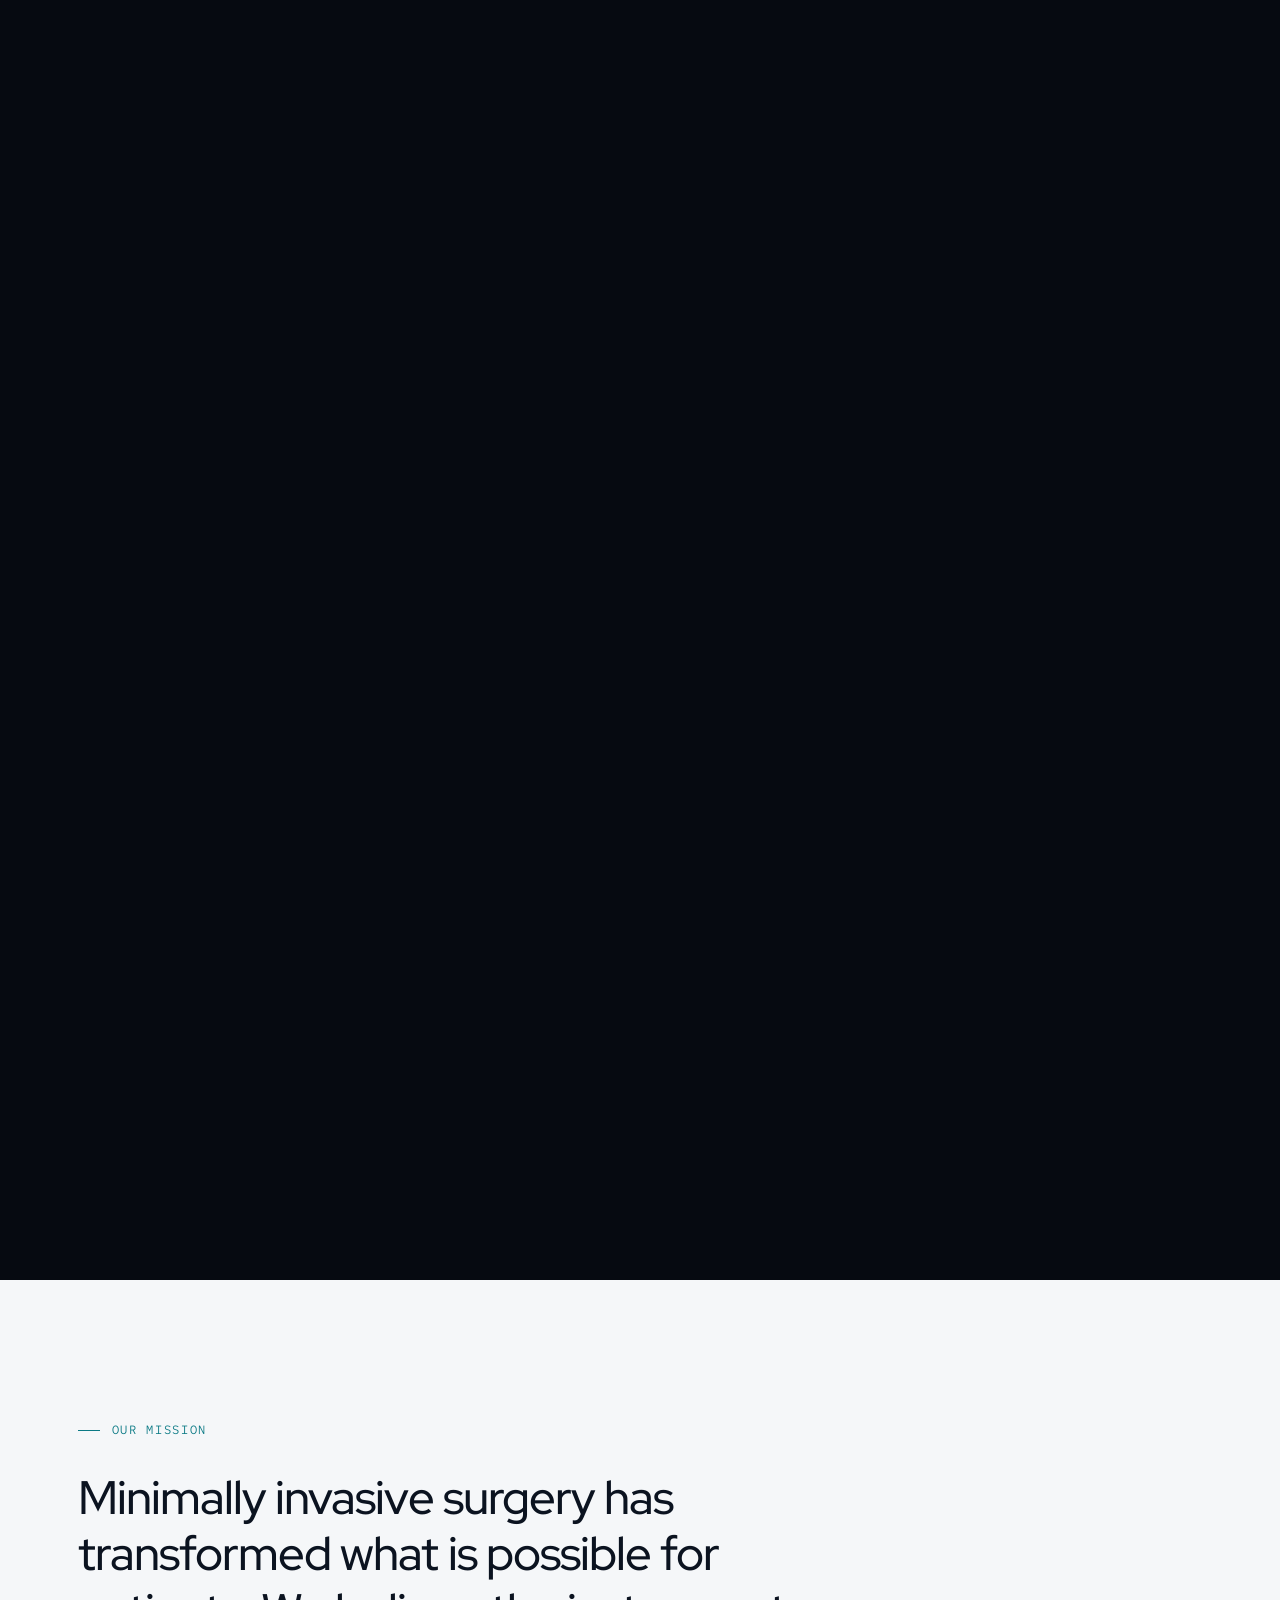
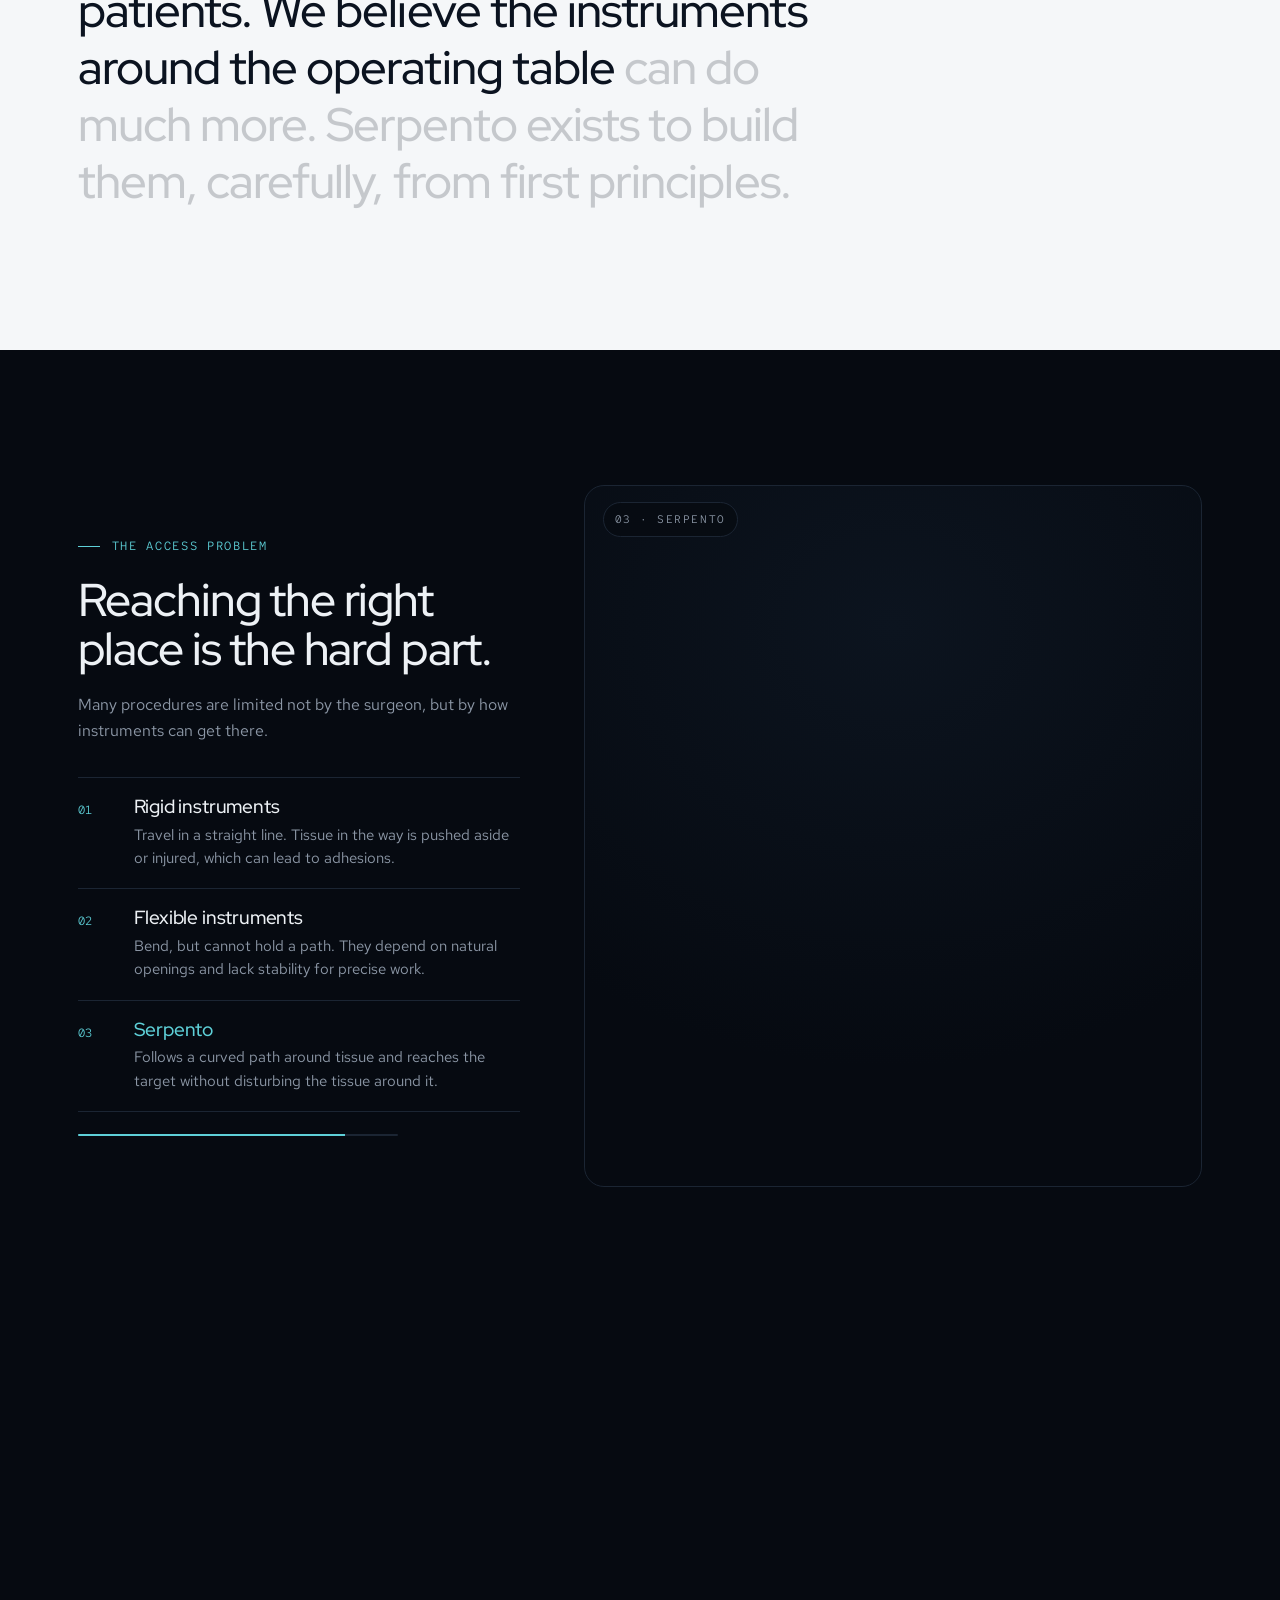
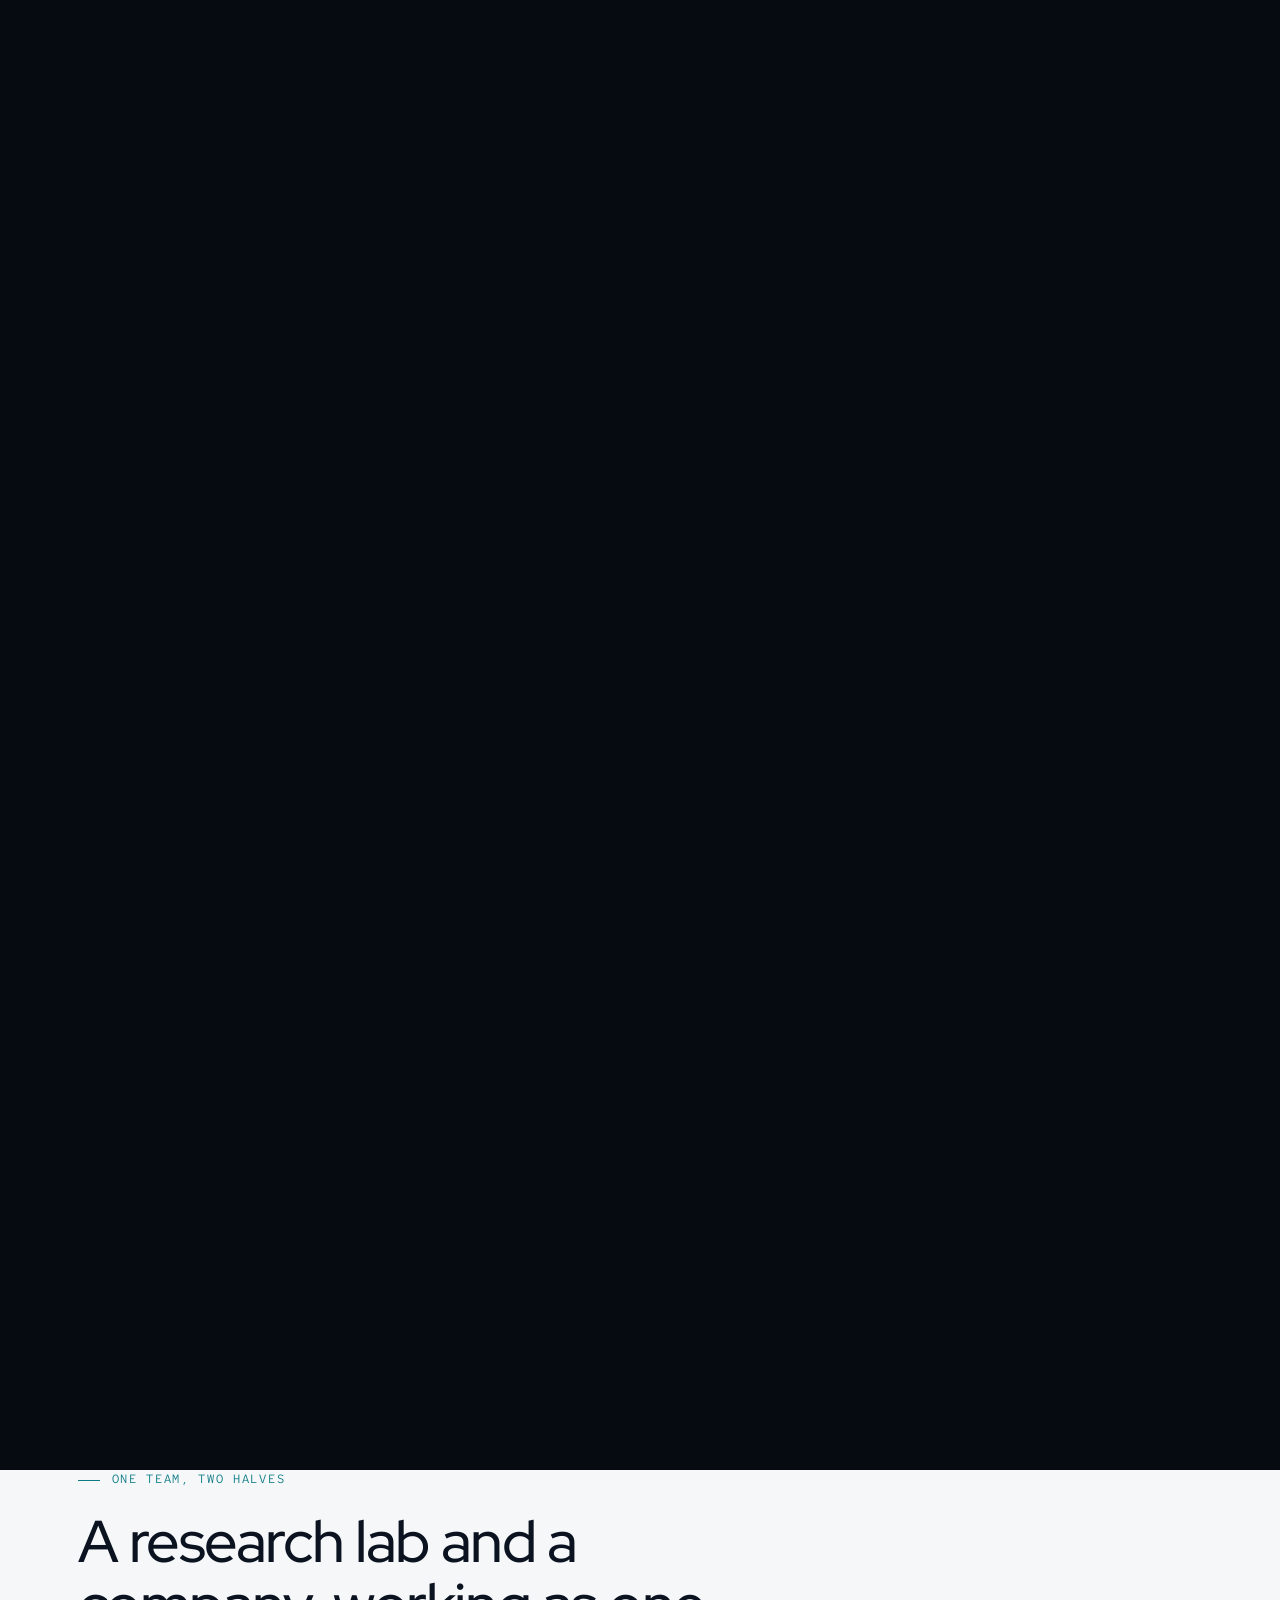
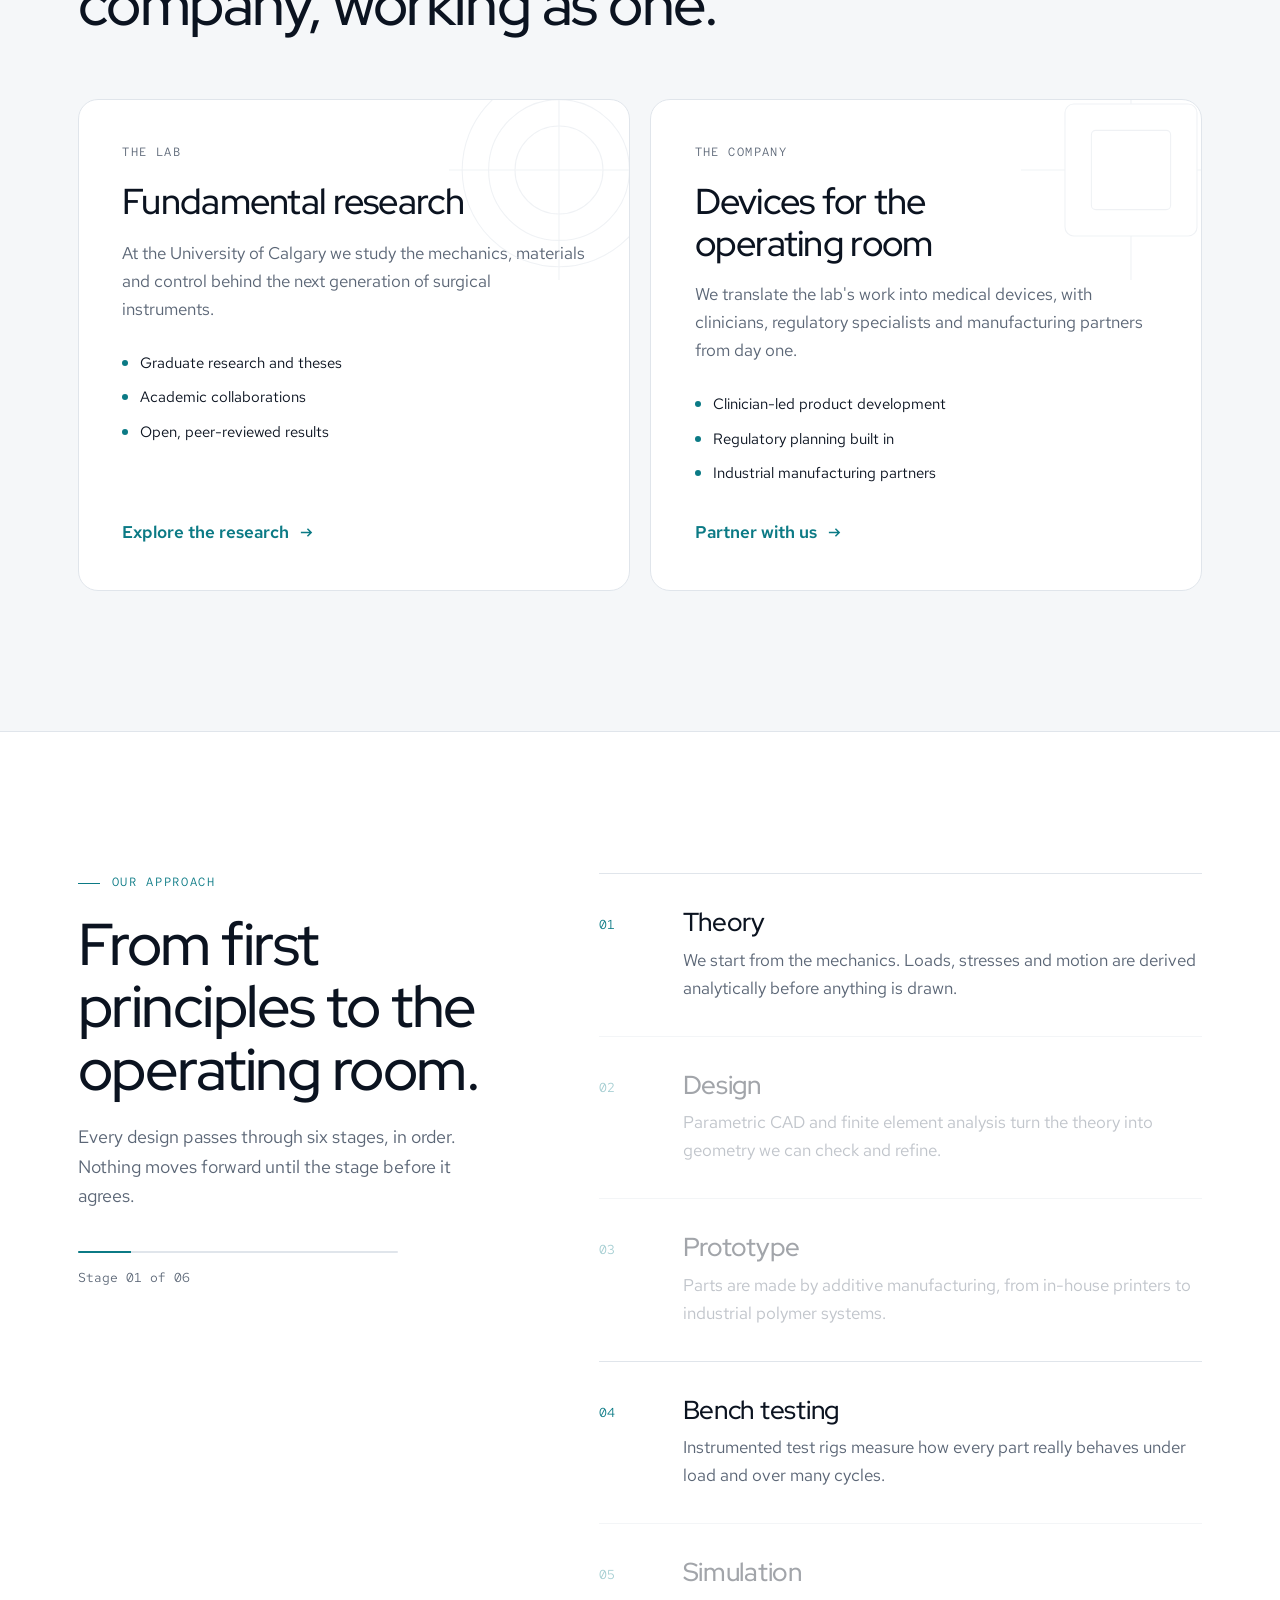
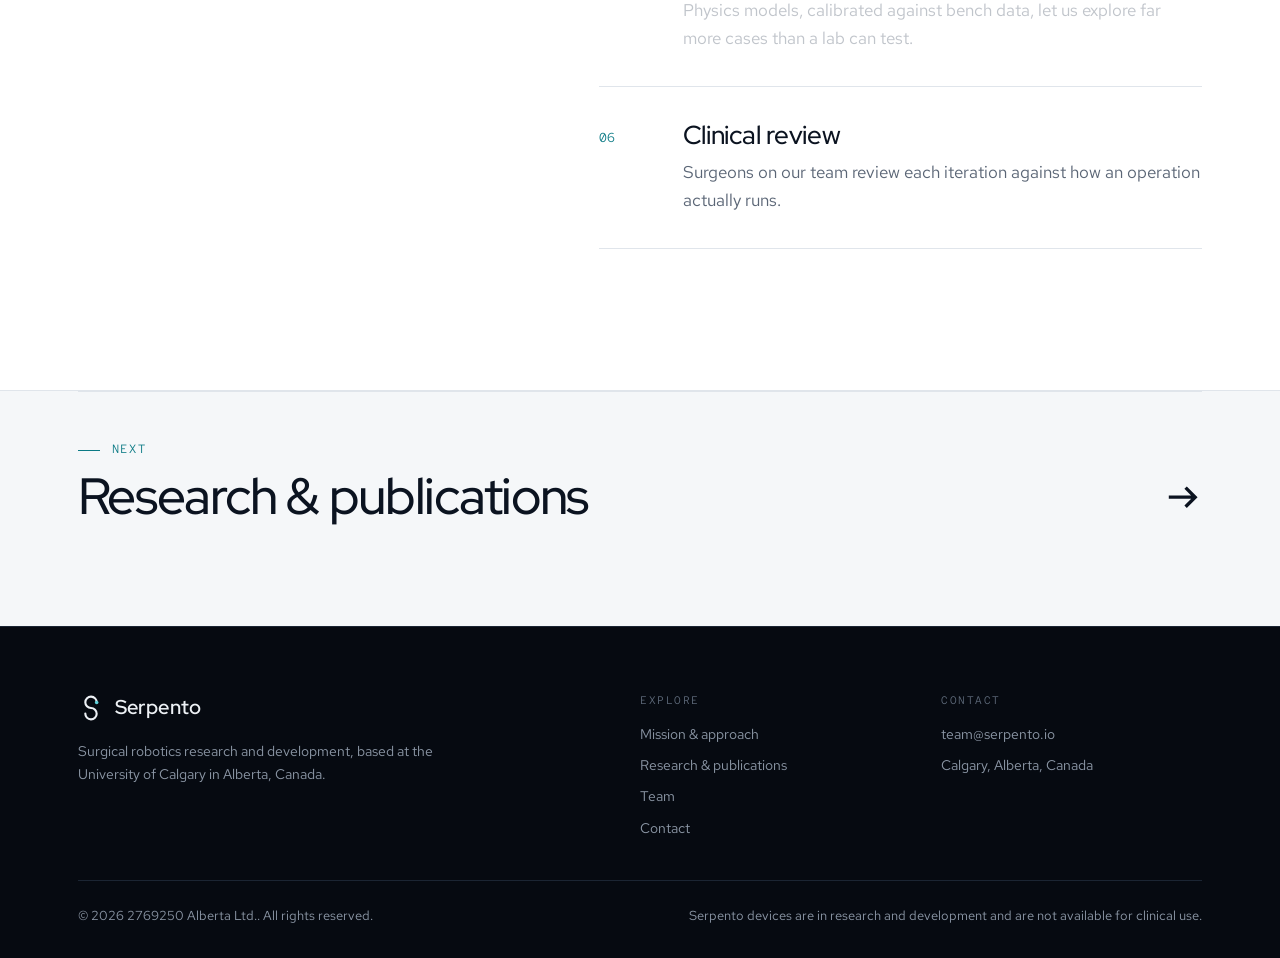
==== commit 1ad0099e: "Add version numbers to CSS and JS links" ====
--- a/index.html
+++ b/index.html
@@ -14,7 +14,7 @@
 <link rel="preconnect" href="https://fonts.googleapis.com">
 <link rel="preconnect" href="https://fonts.gstatic.com" crossorigin>
 <link rel="stylesheet" href="https://fonts.googleapis.com/css2?family=Red+Hat+Display:wght@400;500;600;700&family=Red+Hat+Mono:wght@400;500&family=Red+Hat+Text:wght@400;500;600&display=swap">
-<link rel="stylesheet" href="assets/css/main.css">
+<link rel="stylesheet" href="assets/css/main.css?v=2">
 </head>
 <body data-page="home">
 <!-- Menu: built from content/site.js -->
@@ -130,10 +130,10 @@
 <!-- Footer: built from content/site.js -->
 <div id="site-footer"></div>
 
-<script src="content/site.js"></script>
-<script src="assets/film/film.js"></script>
-<script src="assets/js/home.js"></script>
-<script src="assets/js/concept.js"></script>
-<script src="assets/js/site.js"></script>
+<script src="content/site.js?v=2"></script>
+<script src="assets/film/film.js?v=2"></script>
+<script src="assets/js/home.js?v=2"></script>
+<script src="assets/js/concept.js?v=2"></script>
+<script src="assets/js/site.js?v=2"></script>
 </body>
 </html>
